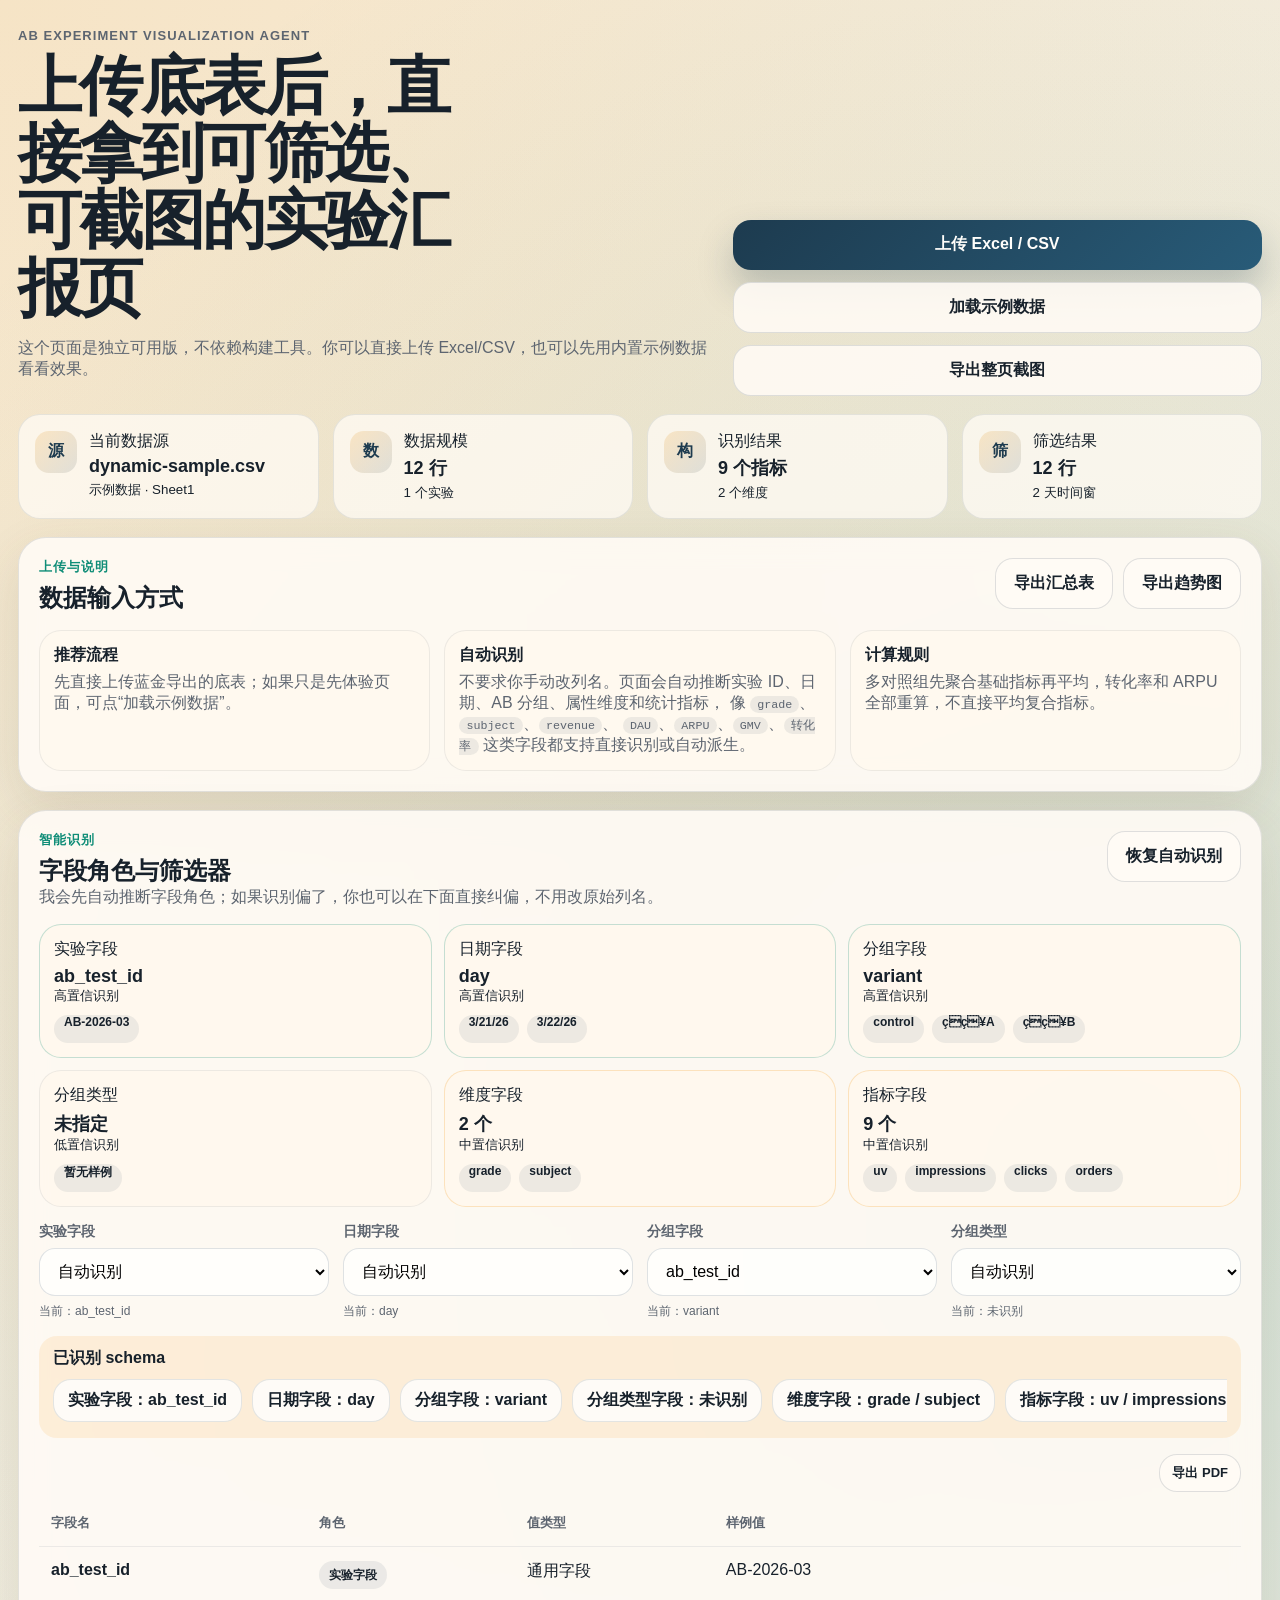
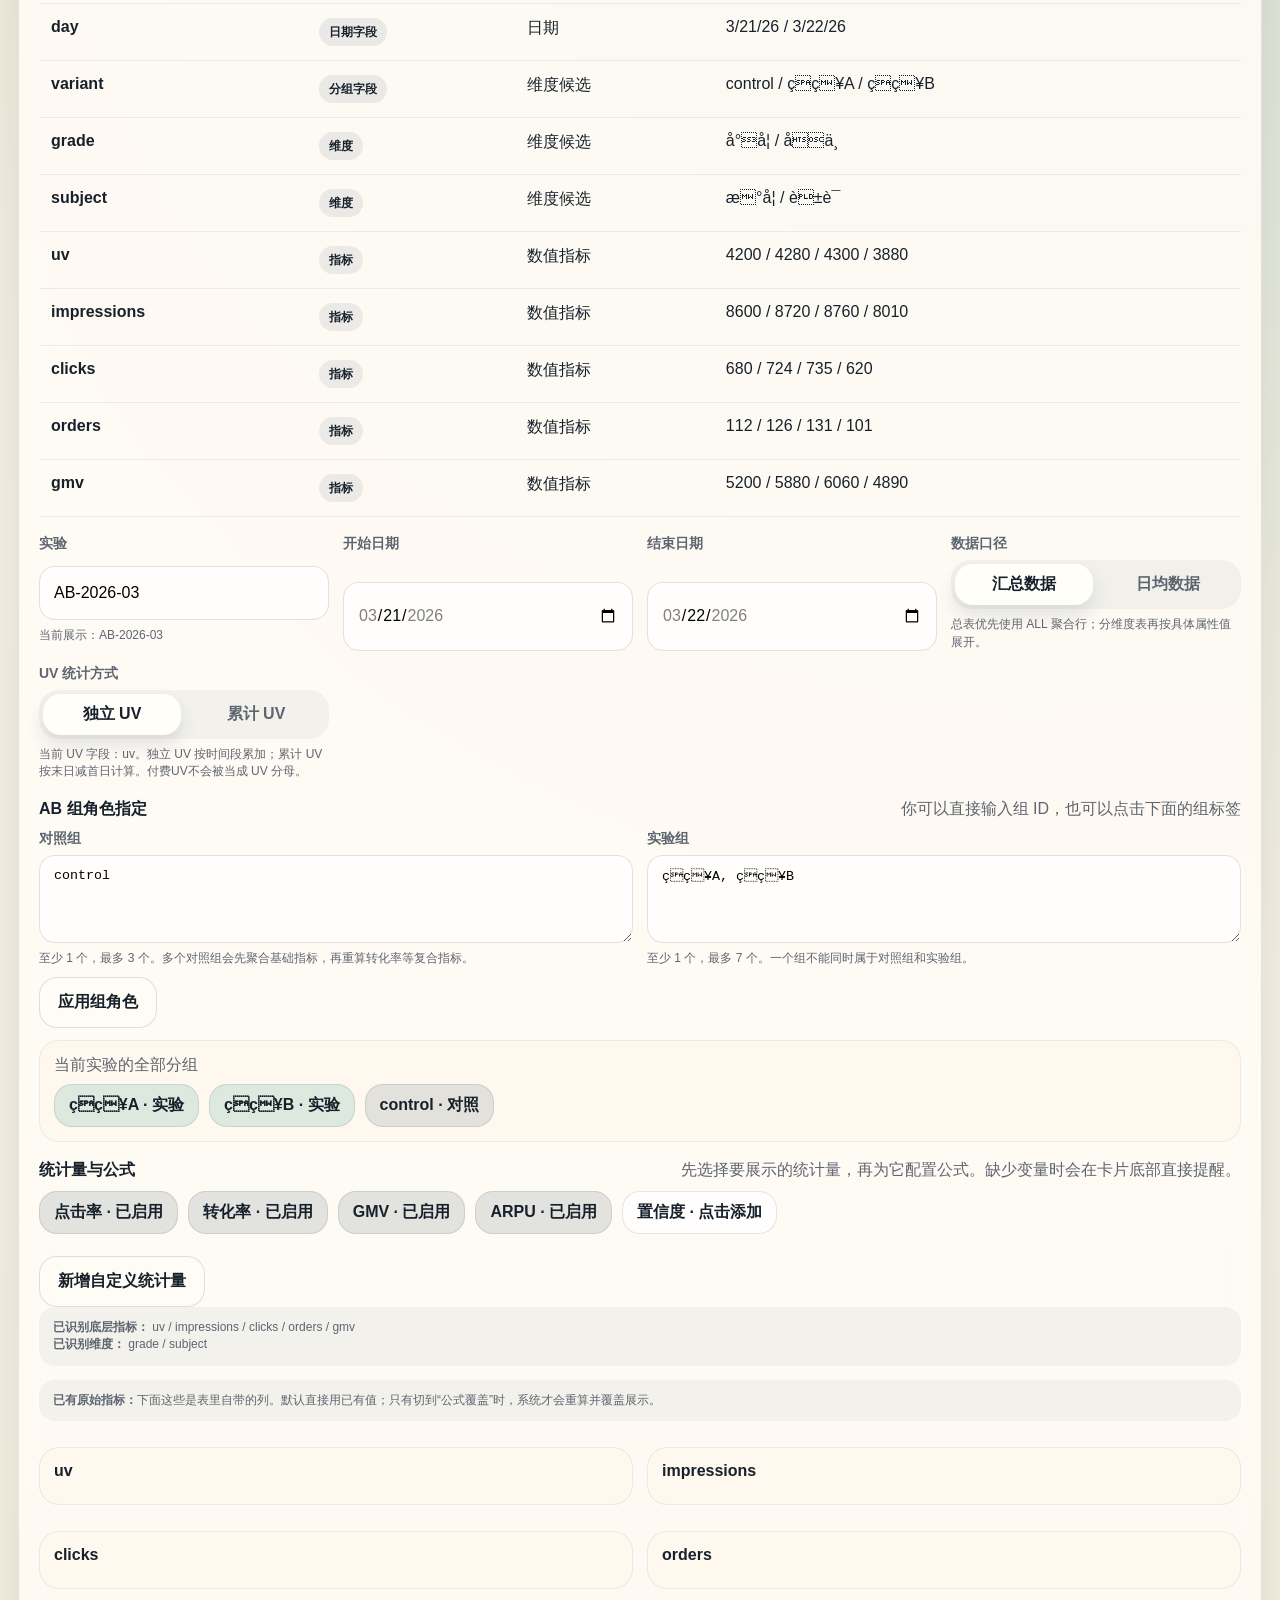
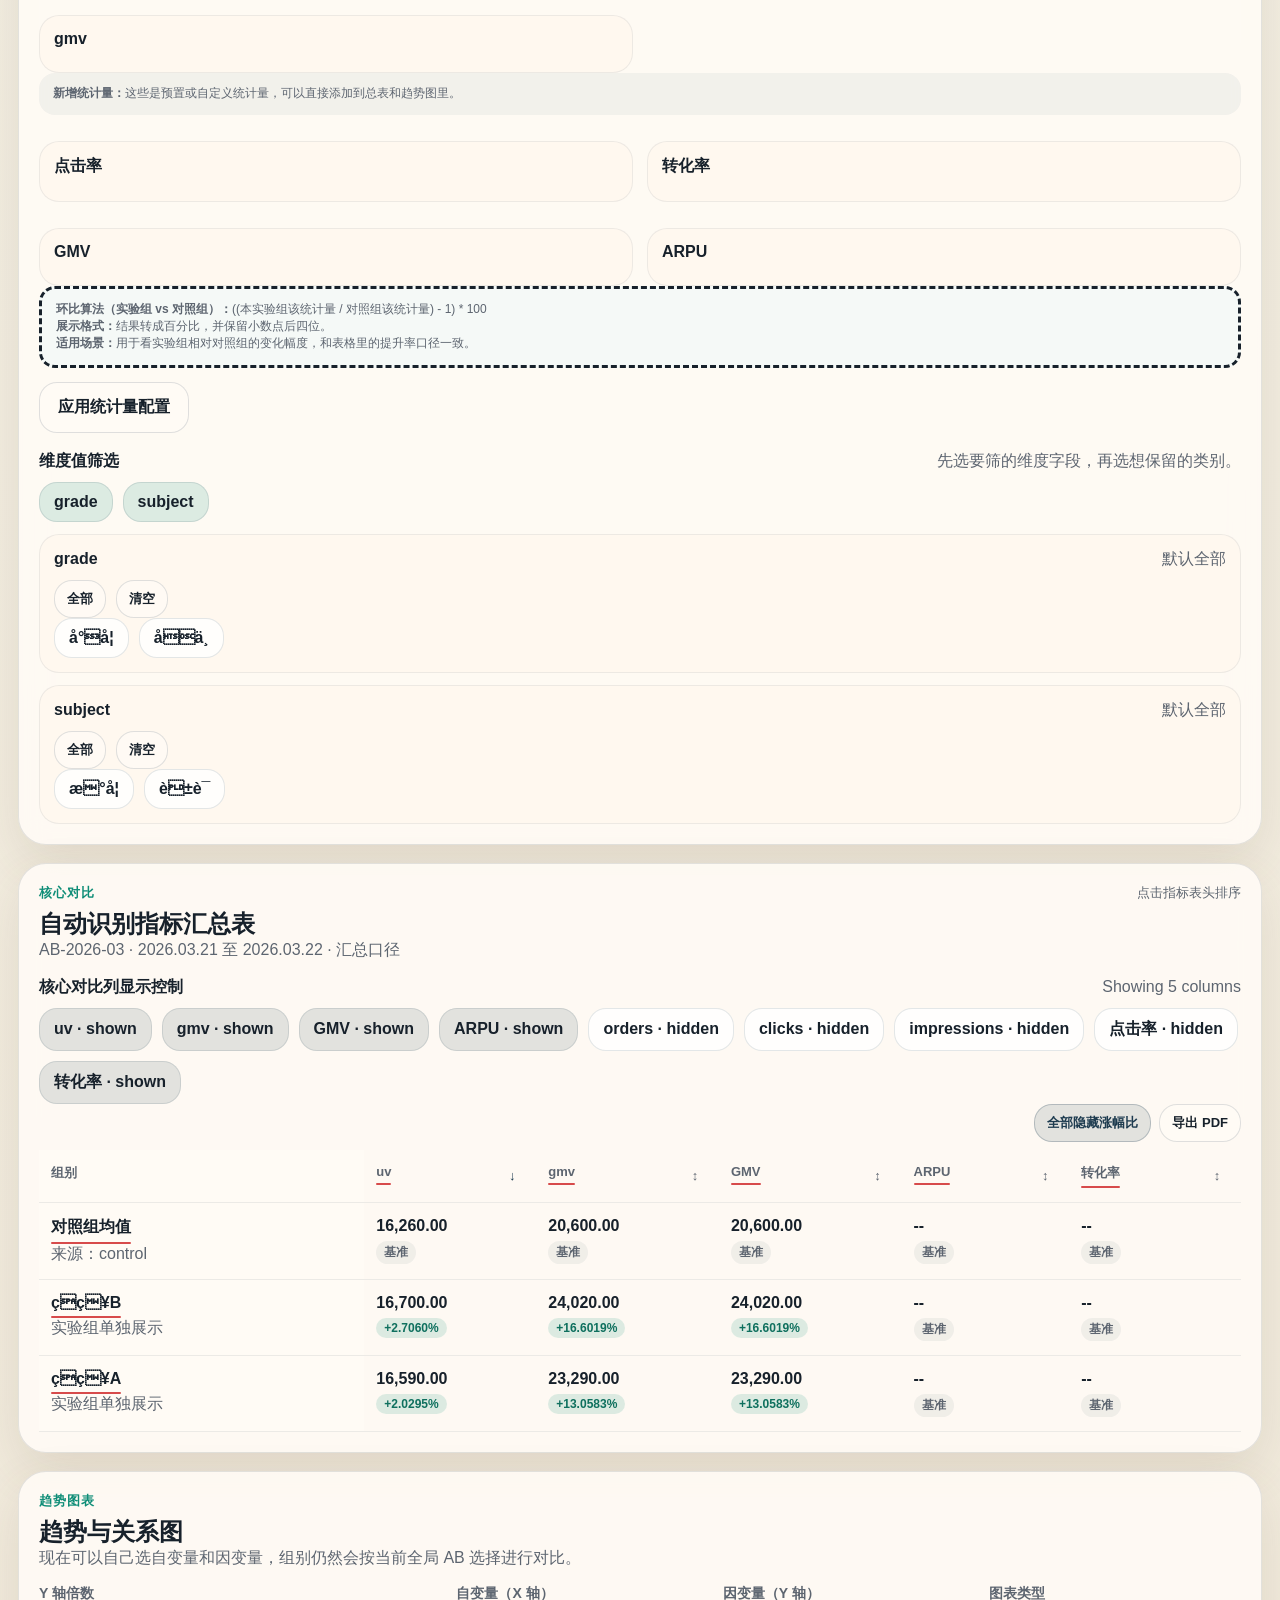
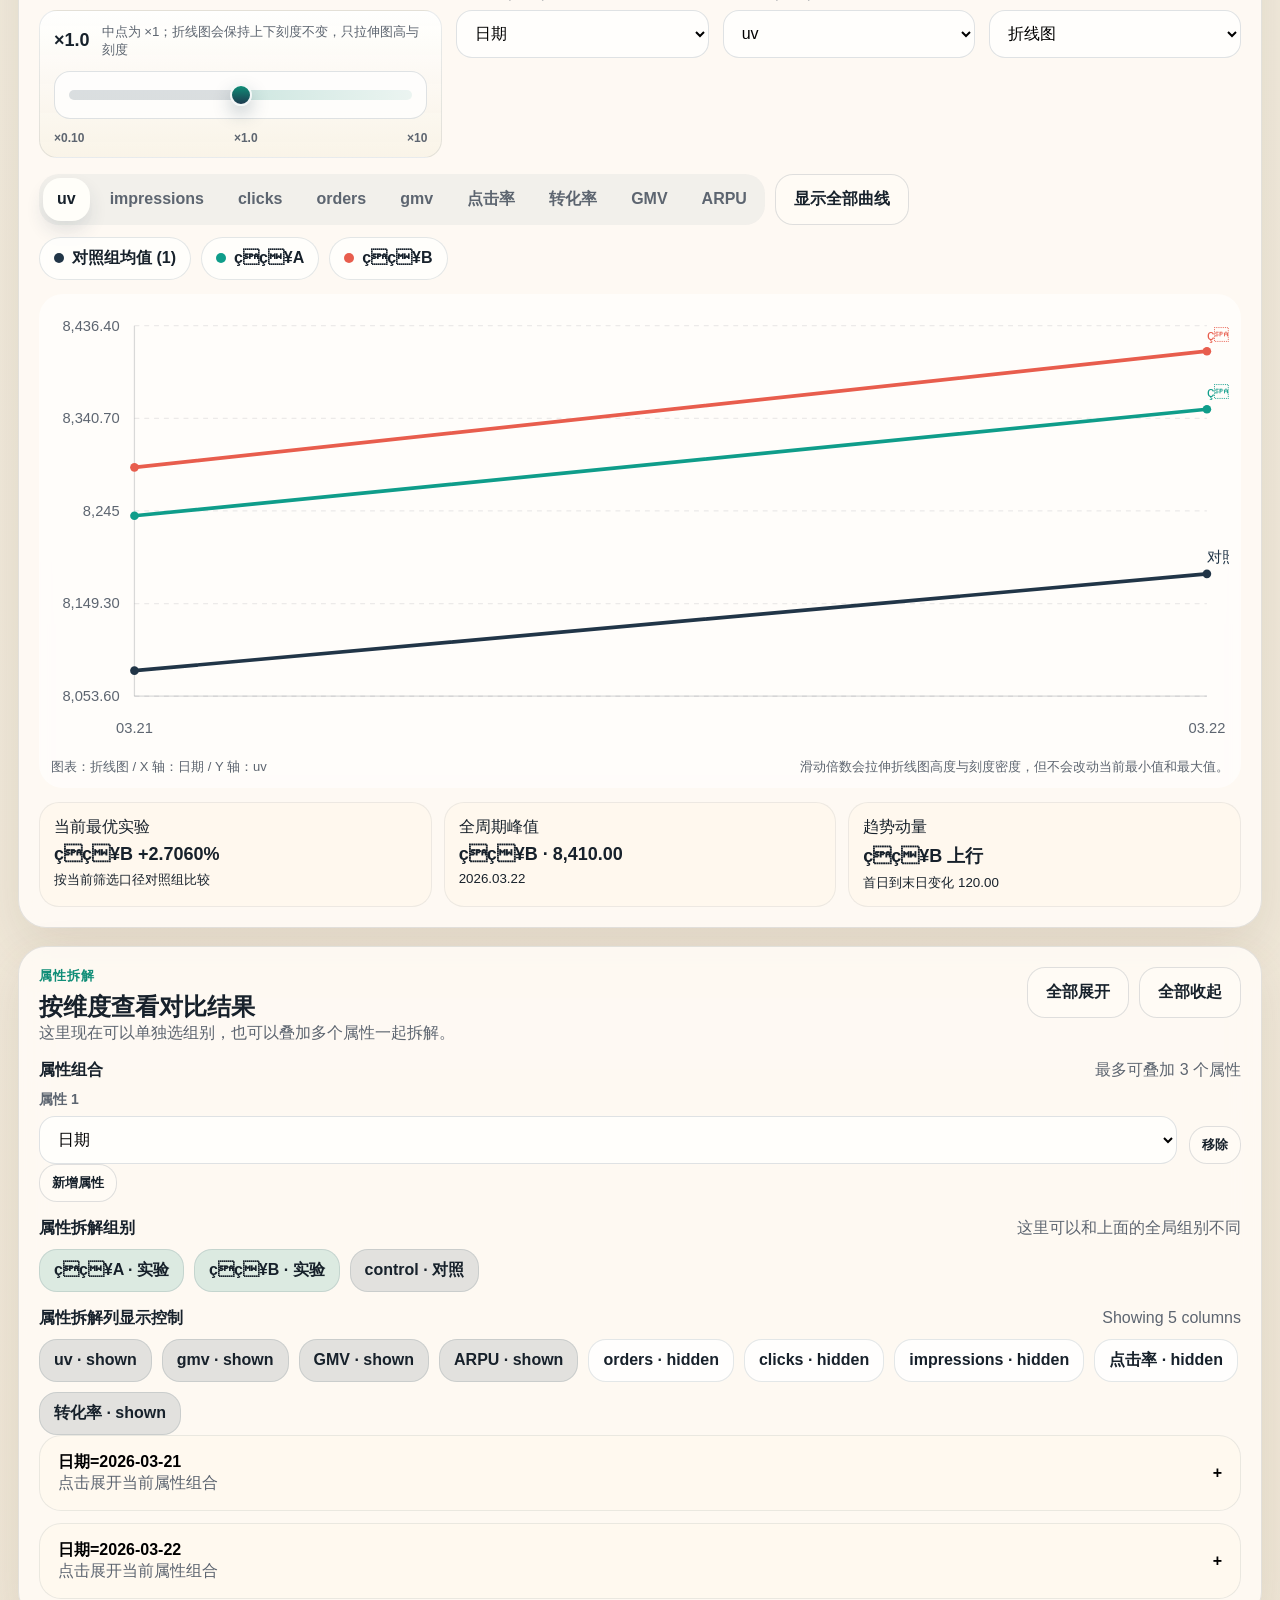
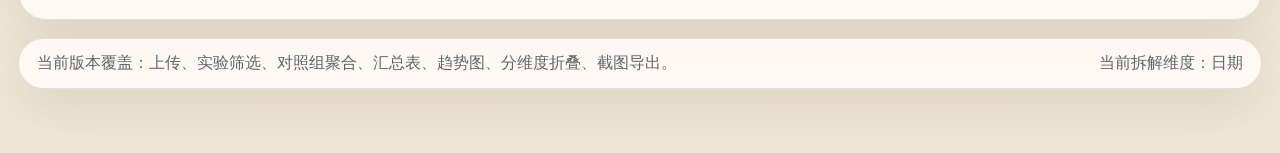
==== ab-dashboard.html @ 54c7f5e7 "feat: collapse formula config cards by default" ====
<!doctype html>
<html lang="zh-CN">
  <head>
    <meta charset="UTF-8" />
    <meta name="viewport" content="width=device-width, initial-scale=1.0" />
    <title>AB 实验可视化看板</title>
    <link rel="stylesheet" href="./ab-dashboard.css?v=20260403-formula-collapsed" />
  </head>
  <body>
    <div class="app" id="appRoot">
      <header class="hero">
        <div>
          <p class="eyebrow">AB Experiment Visualization Agent</p>
          <h1>上传底表后，直接拿到可筛选、可截图的实验汇报页</h1>
          <p class="subtitle">
            这个页面是独立可用版，不依赖构建工具。你可以直接上传 Excel/CSV，也可以先用内置示例数据看看效果。
          </p>
        </div>
        <div class="actions">
          <label class="button">
            上传 Excel / CSV
            <input id="fileInput" type="file" accept=".csv,.xlsx,.xls" hidden />
          </label>
          <button class="button-ghost" id="loadSampleBtn" type="button">加载示例数据</button>
          <button class="button-ghost" id="exportPageBtn" type="button">导出整页截图</button>
        </div>
      </header>

      <section class="status-grid" id="statusGrid"></section>

      <section class="panel">
        <div class="panel-head">
          <div>
            <p class="eyebrow">上传与说明</p>
            <h2>数据输入方式</h2>
          </div>
          <div class="button-row">
            <button class="button-ghost" id="exportSummaryBtn" type="button">导出汇总表</button>
            <button class="button-ghost" id="exportTrendBtn" type="button">导出趋势图</button>
          </div>
        </div>

        <div class="info-grid">
          <div class="info-card">
            <strong>推荐流程</strong>
            <div class="muted">先直接上传蓝金导出的底表；如果只是先体验页面，可点“加载示例数据”。</div>
          </div>
          <div class="info-card">
            <strong>自动识别</strong>
            <div class="muted">
              不要求你手动改列名。页面会自动推断实验 ID、日期、AB 分组、属性维度和统计指标，
              像 <code>grade</code>、<code>subject</code>、<code>revenue</code>、
              <code>DAU</code>、<code>ARPU</code>、<code>GMV</code>、<code>转化率</code>
              这类字段都支持直接识别或自动派生。
            </div>
          </div>
          <div class="info-card">
            <strong>计算规则</strong>
            <div class="muted">多对照组先聚合基础指标再平均，转化率和 ARPU 全部重算，不直接平均复合指标。</div>
          </div>
        </div>

        <div id="messageArea"></div>
      </section>

      <div id="dashboardArea"></div>

      <footer class="footer panel footer-panel">
        <span>当前版本覆盖：上传、实验筛选、对照组聚合、汇总表、趋势图、分维度折叠、截图导出。</span>
        <span id="footerMeta">等待数据载入</span>
      </footer>
    </div>

    <script>
      (function () {
        const assetVersion = "20260403-formula-collapsed";
        const scriptQueue = [
          ["./xlsx.full.min.js?v=" + assetVersion, "https://cdn.jsdelivr.net/npm/xlsx@0.18.5/dist/xlsx.full.min.js"],
          ["./html2canvas.min.js?v=" + assetVersion, "https://cdn.jsdelivr.net/npm/html2canvas@1.4.1/dist/html2canvas.min.js"],
          ["./ab-dashboard.js?v=" + assetVersion]
        ];

        function loadScript(url) {
          return new Promise(function (resolve, reject) {
            const script = document.createElement("script");
            script.src = url;
            script.onload = resolve;
            script.onerror = reject;
            document.body.appendChild(script);
          });
        }

        scriptQueue.reduce(function (chain, candidates) {
          return chain.then(function () {
            if (Array.isArray(candidates) && candidates.length > 1) {
              return loadScript(candidates[0]).catch(function () {
                return loadScript(candidates[1]);
              });
            }
            return loadScript(Array.isArray(candidates) ? candidates[0] : candidates);
          });
        }, Promise.resolve()).catch(function () {
          const messageArea = document.getElementById("messageArea");
          if (messageArea) {
            messageArea.innerHTML =
              '<div class="message error"><strong>资源加载失败</strong><div>图表依赖没有成功加载。请检查网络，或把 `xlsx.full.min.js` 和 `html2canvas.min.js` 放在页面同级目录后再刷新。</div></div>';
          }
        });
      })();
    </script>
  </body>
</html>
---- ab-dashboard.css ----
:root {
  color-scheme: light;
  font-family: "Avenir Next", "PingFang SC", "Microsoft YaHei", "Segoe UI", sans-serif;
  --bg: #f6f0e2;
  --card: rgba(255, 251, 245, 0.9);
  --line: rgba(27, 43, 58, 0.12);
  --text: #17212b;
  --muted: #5d6570;
  --brand: #1d3b4f;
  --accent: #0f8d77;
  --warm: #f3a93b;
  --danger: #dd5a49;
  --success: #0f8d77;
  --shadow: 0 18px 50px rgba(95, 78, 48, 0.12);
}

* {
  box-sizing: border-box;
}

body {
  margin: 0;
  color: var(--text);
  background:
    radial-gradient(circle at top left, rgba(242, 178, 77, 0.22), transparent 28%),
    radial-gradient(circle at 85% 18%, rgba(23, 130, 118, 0.16), transparent 26%),
    linear-gradient(180deg, #f7f2e8 0%, #f3efe3 42%, #efe6d6 100%);
}

button,
input,
select {
  font: inherit;
}

button {
  cursor: pointer;
}

code {
  border-radius: 999px;
  background: rgba(29, 59, 79, 0.08);
  padding: 0.1rem 0.45rem;
  font-size: 0.9em;
}

.app {
  max-width: 1440px;
  margin: 0 auto;
  padding: 28px 18px 64px;
}

.hero {
  display: grid;
  grid-template-columns: minmax(0, 1.25fr) minmax(320px, 0.95fr);
  gap: 18px;
  align-items: end;
}

.hero h1 {
  margin: 10px 0 14px;
  max-width: 13ch;
  font-family: "PingFang SC", "Microsoft YaHei", sans-serif;
  font-size: clamp(36px, 5vw, 66px);
  line-height: 1.05;
  letter-spacing: -0.04em;
}

.eyebrow {
  margin: 0;
  color: var(--accent);
  font-size: 13px;
  font-weight: 800;
  letter-spacing: 0.08em;
  text-transform: uppercase;
}

.hero p,
.subtitle,
.muted,
.note {
  color: var(--muted);
}

.actions {
  display: grid;
  gap: 12px;
}

.button,
.button-ghost,
.segment button,
.pill,
.accordion-trigger {
  border: 0;
  border-radius: 18px;
  transition: transform 0.18s ease, box-shadow 0.18s ease, opacity 0.18s ease;
}

.button:hover,
.button-ghost:hover,
.segment button:hover,
.pill:hover,
.accordion-trigger:hover {
  transform: translateY(-1px);
}

.button,
.button-ghost {
  display: inline-flex;
  align-items: center;
  justify-content: center;
  gap: 8px;
  min-height: 50px;
  padding: 14px 18px;
  font-weight: 700;
  text-decoration: none;
}

.button-ghost.mini {
  min-height: 38px;
  padding: 8px 12px;
  font-size: 13px;
}

.button {
  background: linear-gradient(135deg, #1d3b4f 0%, #285b78 100%);
  color: #fffefb;
  box-shadow: 0 18px 35px rgba(29, 59, 79, 0.25);
}

.button-ghost {
  background: rgba(255, 251, 245, 0.88);
  border: 1px solid rgba(29, 59, 79, 0.14);
  color: var(--text);
}

.panel {
  margin-top: 18px;
  border: 1px solid var(--line);
  border-radius: 28px;
  background: var(--card);
  box-shadow: var(--shadow);
  backdrop-filter: blur(14px);
  padding: 20px;
}

.panel-head {
  display: flex;
  justify-content: space-between;
  gap: 14px;
  align-items: start;
  margin-bottom: 16px;
}

.panel-head h2,
.panel-head h3 {
  margin: 6px 0 0;
}

.status-grid {
  display: grid;
  grid-template-columns: repeat(4, minmax(0, 1fr));
  gap: 14px;
  margin-top: 18px;
}

.status-card {
  display: flex;
  gap: 12px;
  border: 1px solid rgba(29, 59, 79, 0.1);
  border-radius: 22px;
  background: rgba(255, 251, 245, 0.75);
  padding: 16px;
}

.status-card strong,
.status-card span,
.status-card small {
  display: block;
}

.status-card strong {
  margin: 4px 0;
  font-size: 18px;
}

.status-icon {
  width: 42px;
  height: 42px;
  border-radius: 14px;
  background: linear-gradient(135deg, rgba(243, 169, 59, 0.22), rgba(29, 59, 79, 0.12));
  color: var(--brand);
  display: grid;
  place-items: center;
  flex: 0 0 auto;
  font-weight: 800;
}

.info-grid {
  display: grid;
  grid-template-columns: repeat(3, minmax(0, 1fr));
  gap: 14px;
}

.info-card {
  border: 1px solid rgba(29, 59, 79, 0.08);
  border-radius: 22px;
  background: rgba(255, 248, 237, 0.72);
  padding: 14px;
}

.info-card strong {
  display: block;
  margin-bottom: 6px;
}

.message {
  margin-top: 12px;
  border-radius: 18px;
  padding: 12px 14px;
}

.message.warning {
  background: rgba(243, 169, 59, 0.14);
}

.message.error {
  background: rgba(221, 90, 73, 0.14);
}

.message.loading {
  background: rgba(15, 141, 119, 0.12);
  color: #0f5f50;
  font-weight: 700;
}

.filters-grid {
  display: grid;
  grid-template-columns: repeat(4, minmax(0, 1fr));
  gap: 14px;
}

.field {
  display: grid;
  gap: 7px;
}

.field > span {
  color: var(--muted);
  font-size: 14px;
  font-weight: 700;
}

.field input,
.field select,
.field textarea {
  width: 100%;
  min-height: 48px;
  border: 1px solid rgba(29, 59, 79, 0.14);
  border-radius: 16px;
  background: rgba(255, 255, 255, 0.74);
  padding: 12px 14px;
}

.field textarea {
  min-height: 88px;
  resize: vertical;
}

.recognition-grid {
  display: grid;
  grid-template-columns: repeat(3, minmax(0, 1fr));
  gap: 12px;
  margin-bottom: 16px;
}

.recognition-card {
  border: 1px solid rgba(29, 59, 79, 0.08);
  border-radius: 22px;
  background: rgba(255, 248, 237, 0.78);
  padding: 14px;
}

.recognition-card span,
.recognition-card strong,
.recognition-card small {
  display: block;
}

.recognition-card strong {
  margin-top: 6px;
  font-size: 18px;
}

.recognition-card.high {
  border-color: rgba(15, 141, 119, 0.24);
}

.recognition-card.mid {
  border-color: rgba(243, 169, 59, 0.28);
}

.recognition-card.manual {
  border-color: rgba(29, 59, 79, 0.24);
  background: rgba(240, 247, 252, 0.86);
}

.recognition-editor {
  display: grid;
  grid-template-columns: repeat(4, minmax(0, 1fr));
  gap: 14px;
  margin-bottom: 16px;
}

.tag-row {
  display: flex;
  flex-wrap: wrap;
  gap: 8px;
  margin-top: 10px;
}

.mini-tag {
  display: inline-flex;
  align-items: center;
  min-height: 28px;
  border-radius: 999px;
  background: rgba(29, 59, 79, 0.08);
  color: var(--text);
  padding: 0 10px;
  font-size: 12px;
  font-weight: 700;
}

.recognition-table-wrap {
  margin-bottom: 18px;
}

.dimension-filter-card,
.formula-card,
.group-chooser {
  margin-top: 12px;
  border: 1px solid rgba(29, 59, 79, 0.08);
  border-radius: 20px;
  background: rgba(255, 248, 237, 0.78);
  padding: 14px;
}

.group-editor-grid,
.formula-grid {
  display: grid;
  grid-template-columns: repeat(2, minmax(0, 1fr));
  gap: 14px;
}

.trend-config-grid,
.breakdown-builder,
.dimension-group-editor {
  margin-bottom: 16px;
}

.trend-config-grid {
  display: grid;
  grid-template-columns: minmax(0, 1.6fr) repeat(3, minmax(0, 1fr));
  gap: 14px;
  align-items: start;
}

.trend-scale-field {
  min-width: 0;
}

.trend-scale-card {
  border: 1px solid rgba(29, 59, 79, 0.1);
  border-radius: 18px;
  background: linear-gradient(180deg, rgba(255, 255, 255, 0.94), rgba(249, 243, 230, 0.92));
  padding: 12px 14px;
  box-shadow: inset 0 1px 0 rgba(255, 255, 255, 0.7);
}

.trend-scale-head,
.scale-label-row {
  display: flex;
  align-items: center;
  justify-content: space-between;
  gap: 12px;
}

.trend-scale-head strong {
  font-size: 18px;
}

.trend-scale-head small,
.scale-label-row {
  color: var(--muted);
}

.scale-label-row {
  margin-top: 8px;
  font-size: 12px;
  font-weight: 700;
}

.scale-slider {
  --slider-progress: 50%;
  width: 100%;
  min-height: 32px;
  margin: 12px 0 0;
  padding: 0;
  border: 0;
  border-radius: 999px;
  background: transparent;
  appearance: none;
  cursor: pointer;
}

.scale-slider::-webkit-slider-runnable-track {
  height: 10px;
  border-radius: 999px;
  background: linear-gradient(
    90deg,
    rgba(29, 59, 79, 0.16) 0%,
    rgba(29, 59, 79, 0.16) calc(var(--slider-progress) - 0.5%),
    rgba(29, 59, 79, 0.78) calc(var(--slider-progress) - 0.5%),
    rgba(15, 141, 119, 0.88) var(--slider-progress),
    rgba(15, 141, 119, 0.2) calc(var(--slider-progress) + 0.5%),
    rgba(15, 141, 119, 0.08) 100%
  );
}

.scale-slider::-webkit-slider-thumb {
  appearance: none;
  width: 22px;
  height: 22px;
  margin-top: -6px;
  border: 2px solid rgba(255, 255, 255, 0.95);
  border-radius: 999px;
  background: linear-gradient(180deg, #0f8d77, #1d3b4f);
  box-shadow: 0 8px 18px rgba(29, 59, 79, 0.25);
  transition: transform 120ms ease, box-shadow 120ms ease;
}

.scale-slider:hover::-webkit-slider-thumb,
.scale-slider:active::-webkit-slider-thumb {
  transform: scale(1.06);
  box-shadow: 0 12px 24px rgba(29, 59, 79, 0.28);
}

.scale-slider::-moz-range-track {
  height: 10px;
  border-radius: 999px;
  background: rgba(29, 59, 79, 0.14);
}

.scale-slider::-moz-range-progress {
  height: 10px;
  border-radius: 999px;
  background: linear-gradient(90deg, rgba(29, 59, 79, 0.72), rgba(15, 141, 119, 0.86));
}

.scale-slider::-moz-range-thumb {
  width: 22px;
  height: 22px;
  border: 2px solid rgba(255, 255, 255, 0.95);
  border-radius: 999px;
  background: linear-gradient(180deg, #0f8d77, #1d3b4f);
  box-shadow: 0 8px 18px rgba(29, 59, 79, 0.25);
  transition: transform 120ms ease, box-shadow 120ms ease;
}

.scale-slider:disabled {
  cursor: not-allowed;
  opacity: 0.45;
}

.breakdown-row {
  display: grid;
  grid-template-columns: minmax(0, 1fr) auto;
  gap: 12px;
  align-items: end;
  margin-top: 10px;
}

.formula-card strong {
  display: block;
  margin-bottom: 10px;
}

.field-note {
  color: var(--muted);
  font-size: 12px;
  line-height: 1.45;
}

.field-note.error {
  color: var(--danger);
}

.segment {
  display: inline-grid;
  grid-auto-flow: column;
  gap: 6px;
  background: rgba(29, 59, 79, 0.05);
  border-radius: 20px;
  padding: 4px;
}

.segment button {
  min-height: 40px;
  padding: 10px 14px;
  background: transparent;
  color: var(--muted);
  font-weight: 700;
}

.segment button.active {
  background: #fffef9;
  color: var(--text);
  box-shadow: 0 10px 18px rgba(29, 59, 79, 0.12);
}

.filter-block {
  margin-top: 18px;
}

.compact-block {
  margin-top: 14px;
}

.filter-head {
  display: flex;
  justify-content: space-between;
  gap: 12px;
  align-items: baseline;
  margin-bottom: 10px;
}

.pill-row,
.legend-row,
.button-row {
  display: flex;
  flex-wrap: wrap;
  gap: 10px;
}

.pill {
  background: rgba(255, 255, 255, 0.78);
  border: 1px solid rgba(29, 59, 79, 0.12);
  color: var(--text);
  padding: 10px 14px;
  font-weight: 700;
}

.metric-visibility-pill {
  transition: transform 140ms ease, box-shadow 140ms ease, background 140ms ease;
  cursor: grab;
  user-select: none;
}

.metric-visibility-pill:hover {
  transform: translateY(-1px);
  box-shadow: 0 8px 18px rgba(29, 59, 79, 0.1);
}

.metric-visibility-pill.dragging {
  opacity: 0.7;
  cursor: grabbing;
}

.pill.selected.control {
  background: rgba(29, 59, 79, 0.12);
}

.pill.selected.experiment {
  background: rgba(15, 141, 119, 0.14);
}

.table-wrap {
  overflow-x: auto;
}

.table-toolbar {
  display: flex;
  justify-content: flex-end;
  margin: 0 0 8px;
}

.table-toolbar-actions {
  display: flex;
  flex-wrap: wrap;
  justify-content: flex-end;
  gap: 8px;
}

.button-ghost.active {
  background: rgba(29, 59, 79, 0.12);
  border-color: rgba(29, 59, 79, 0.24);
  color: var(--brand);
}

table {
  width: 100%;
  min-width: 960px;
  border-collapse: collapse;
}

.sticky-col {
  position: sticky;
  left: 0;
  z-index: 1;
  background: rgba(255, 251, 245, 0.96);
}

th,
td {
  border-bottom: 1px solid rgba(29, 59, 79, 0.08);
  padding: 14px 12px;
  text-align: left;
  vertical-align: top;
}

th {
  color: var(--muted);
  font-size: 13px;
  font-weight: 800;
  text-transform: uppercase;
}

.table-sort {
  display: inline-flex;
  align-items: center;
  gap: 6px;
  padding: 0;
  border: 0;
  background: transparent;
  color: inherit;
  font: inherit;
  font-weight: 800;
}

.table-sort.active {
  color: var(--brand);
}

.metric-head {
  display: flex;
  align-items: flex-start;
  justify-content: space-between;
  gap: 8px;
}

.metric-label-toggle,
.group-label-toggle {
  display: inline-flex;
  flex-direction: column;
  align-items: flex-start;
  gap: 4px;
  padding: 0;
  border: 0;
  background: transparent;
  color: inherit;
  font: inherit;
  font-weight: 800;
  text-align: left;
  cursor: pointer;
}

.metric-label-text,
.group-label-text {
  display: inline-block;
}

.metric-lift-underline {
  width: 100%;
  height: 2px;
  border-radius: 999px;
  background: #d74b4b;
  opacity: 0;
}

.metric-label-toggle.active .metric-lift-underline,
.group-label-toggle.active .metric-lift-underline {
  opacity: 1;
}

.sort-arrow-button {
  display: inline-flex;
  align-items: center;
  justify-content: center;
  min-width: 24px;
  min-height: 24px;
  padding: 0;
  border: 0;
  background: transparent;
  color: var(--muted);
  font: inherit;
  font-weight: 800;
  cursor: pointer;
}

.sort-arrow-button.active {
  color: var(--brand);
}

.group-cell {
  min-width: 180px;
}

.group-cell-head {
  display: flex;
  align-items: center;
  justify-content: space-between;
  gap: 8px;
}

.group-cell strong,
.group-cell span {
  display: block;
}

.metric-label-toggle:hover,
.group-label-toggle:hover,
.sort-arrow-button:hover {
  transform: translateY(-1px);
}

.metric-main {
  display: block;
  font-weight: 800;
}

.lift {
  display: inline-flex;
  margin-top: 6px;
  border-radius: 999px;
  padding: 3px 8px;
  font-size: 12px;
  font-weight: 800;
}

.lift.positive {
  background: rgba(15, 141, 119, 0.14);
  color: #0f705e;
}

.lift.negative {
  background: rgba(221, 90, 73, 0.14);
  color: #b14336;
}

.lift.base {
  background: rgba(29, 59, 79, 0.06);
  color: var(--muted);
}

.row-muted td {
  opacity: 0.68;
}

.legend-pill {
  display: inline-flex;
  align-items: center;
  gap: 8px;
  border: 1px solid rgba(29, 59, 79, 0.12);
  border-radius: 999px;
  background: rgba(255, 255, 255, 0.74);
  color: var(--text);
  padding: 10px 14px;
  font-weight: 700;
}

.legend-pill.muted {
  opacity: 0.45;
}

.dot {
  width: 10px;
  height: 10px;
  border-radius: 999px;
  display: inline-block;
}

.chart-shell {
  margin-top: 14px;
  border-radius: 24px;
  background: rgba(255, 255, 255, 0.6);
  padding: 12px;
}

.chart-svg {
  width: 100%;
  height: auto;
  display: block;
}

.chart-meta {
  display: flex;
  justify-content: space-between;
  gap: 12px;
  margin-top: 10px;
  color: var(--muted);
  font-size: 13px;
}

.insight-grid {
  display: grid;
  grid-template-columns: repeat(3, minmax(0, 1fr));
  gap: 12px;
  margin-top: 14px;
}

.insight-card {
  border: 1px solid rgba(29, 59, 79, 0.08);
  border-radius: 20px;
  background: rgba(255, 248, 237, 0.82);
  padding: 14px;
}

.insight-card span,
.insight-card strong,
.insight-card small {
  display: block;
}

.insight-card strong {
  margin: 6px 0;
  font-size: 18px;
}

.note {
  align-self: center;
  font-size: 13px;
}

.accordion-list {
  display: grid;
  gap: 12px;
}

.accordion-item {
  border: 1px solid rgba(29, 59, 79, 0.09);
  border-radius: 22px;
  background: rgba(255, 248, 237, 0.72);
  overflow: hidden;
}

.accordion-trigger {
  width: 100%;
  padding: 16px 18px;
  display: flex;
  justify-content: space-between;
  gap: 12px;
  align-items: center;
  background: transparent;
  text-align: left;
}

.accordion-body {
  padding: 0 16px 16px;
}

.empty {
  min-height: 220px;
  display: grid;
  place-items: center;
  text-align: center;
}

.footer {
  display: flex;
  justify-content: space-between;
  gap: 14px;
  flex-wrap: wrap;
  color: var(--muted);
}

.footer-panel {
  padding: 14px 18px;
}

.schema-scroll {
  display: flex;
  gap: 10px;
  overflow-x: auto;
  padding-bottom: 4px;
  margin-top: 10px;
  scrollbar-width: thin;
}

.schema-pill {
  flex: 0 0 auto;
  white-space: nowrap;
}

.dimension-field-picker,
.formula-preset-row {
  display: flex;
  flex-wrap: wrap;
  gap: 10px;
  margin-bottom: 12px;
}

.formula-toolbar {
  display: grid;
  gap: 10px;
}

.formula-reference-box {
  margin-bottom: 14px;
  padding: 12px 14px;
  border-radius: 16px;
  background: rgba(29, 59, 79, 0.05);
}

.formula-card-head {
  display: flex;
  justify-content: space-between;
  gap: 12px;
  align-items: flex-start;
  margin-bottom: 12px;
  cursor: pointer;
  position: relative;
}

.formula-card-head:focus-visible {
  outline: 2px solid rgba(15, 157, 138, 0.35);
  outline-offset: 2px;
  border-radius: 10px;
}

.formula-card.is-collapsed > :not(.formula-card-head) {
  display: none;
}

.formula-card.is-collapsed .formula-card-head {
  margin-bottom: 0;
}

.formula-card.is-collapsed .formula-card-head .muted,
.formula-card.is-collapsed .formula-card-head [data-remove-formula-config] {
  display: none;
}

.formula-form-grid {
  display: grid;
  grid-template-columns: repeat(2, minmax(0, 1fr));
  gap: 14px;
  margin-bottom: 10px;
}

.formula-meta {
  display: grid;
  gap: 6px;
  margin-top: 10px;
}

.formula-card-actions {
  display: flex;
  justify-content: flex-end;
  gap: 8px;
  margin-top: 12px;
}

.formula-compare-toggle,
.formula-round-toggle {
  display: inline-flex;
  align-items: center;
  gap: 8px;
  padding: 8px 12px;
  border: 1px solid rgba(29, 59, 79, 0.12);
  border-radius: 999px;
  background: rgba(255, 255, 255, 0.82);
  color: var(--text);
  font-size: 13px;
  font-weight: 700;
  cursor: pointer;
}

.formula-compare-toggle input,
.formula-round-toggle input {
  margin: 0;
  accent-color: var(--brand);
}

.formula-helper-box {
  border-style: dashed;
  background: rgba(244, 250, 248, 0.9);
}

.inline-empty {
  min-height: 0;
  padding: 18px;
  margin-top: 12px;
  border-radius: 20px;
  background: rgba(255, 248, 237, 0.6);
}

.pie-sidecar {
  display: grid;
  gap: 10px;
  padding: 2px 4px;
}

.pie-legend-item {
  display: grid;
  grid-template-columns: auto 1fr auto;
  gap: 8px 10px;
  align-items: center;
  padding: 10px 12px;
  border-radius: 16px;
  background: rgba(255, 248, 237, 0.82);
  border: 1px solid rgba(29, 59, 79, 0.08);
}

.pie-legend-item small {
  grid-column: 2 / 4;
  color: var(--muted);
}

@media (max-width: 1180px) {
  .hero,
  .status-grid,
  .info-grid,
  .filters-grid,
  .recognition-grid,
  .recognition-editor,
  .insight-grid,
  .group-editor-grid,
  .formula-grid,
  .formula-form-grid,
  .trend-config-grid {
    grid-template-columns: repeat(2, minmax(0, 1fr));
  }
}

@media (max-width: 860px) {
  .app {
    padding: 18px 12px 44px;
  }

  .hero,
  .status-grid,
  .info-grid,
  .filters-grid,
  .recognition-grid,
  .recognition-editor,
  .insight-grid,
  .group-editor-grid,
  .formula-grid,
  .formula-form-grid,
  .trend-config-grid {
    grid-template-columns: 1fr;
  }

  .breakdown-row {
    grid-template-columns: 1fr;
  }

  .panel-head,
  .filter-head,
  .chart-meta,
  .footer {
    flex-direction: column;
    align-items: stretch;
  }

  .hero h1 {
    max-width: none;
  }

  .button,
  .button-ghost {
    width: 100%;
  }
}
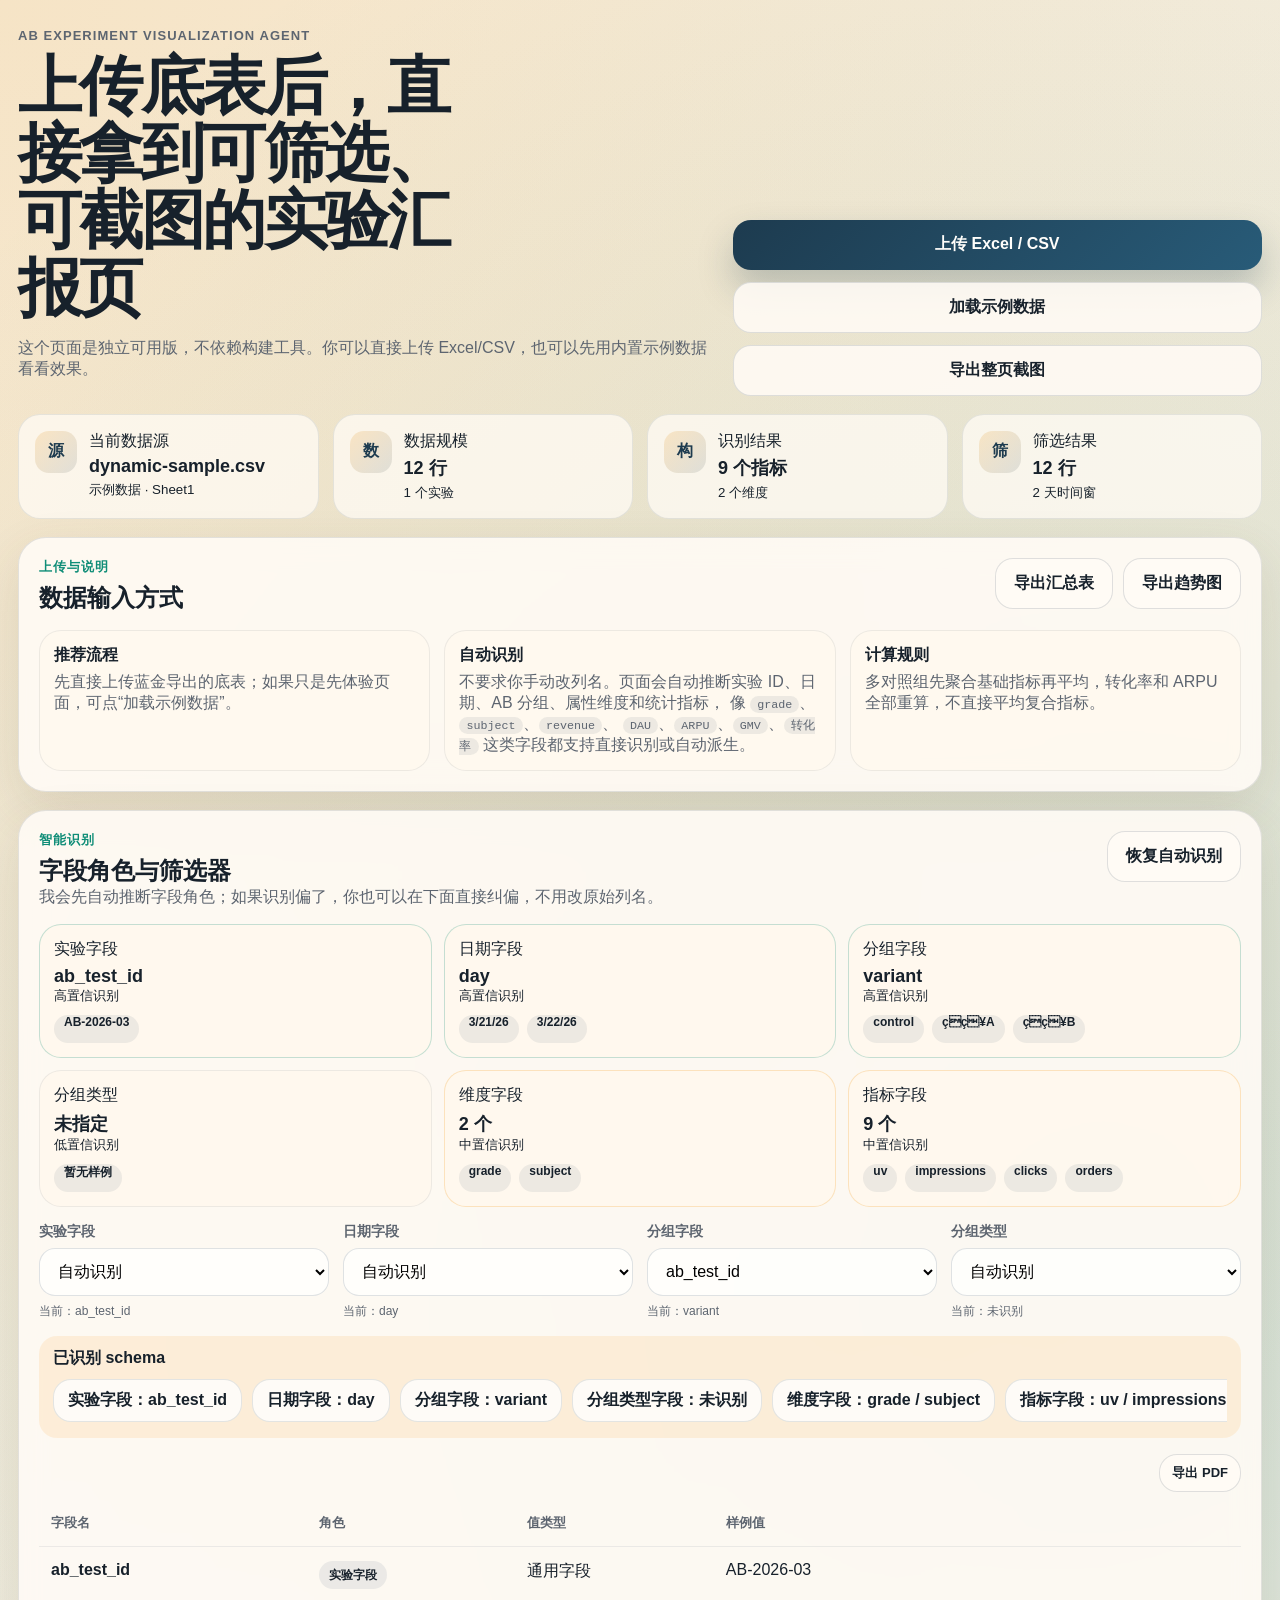
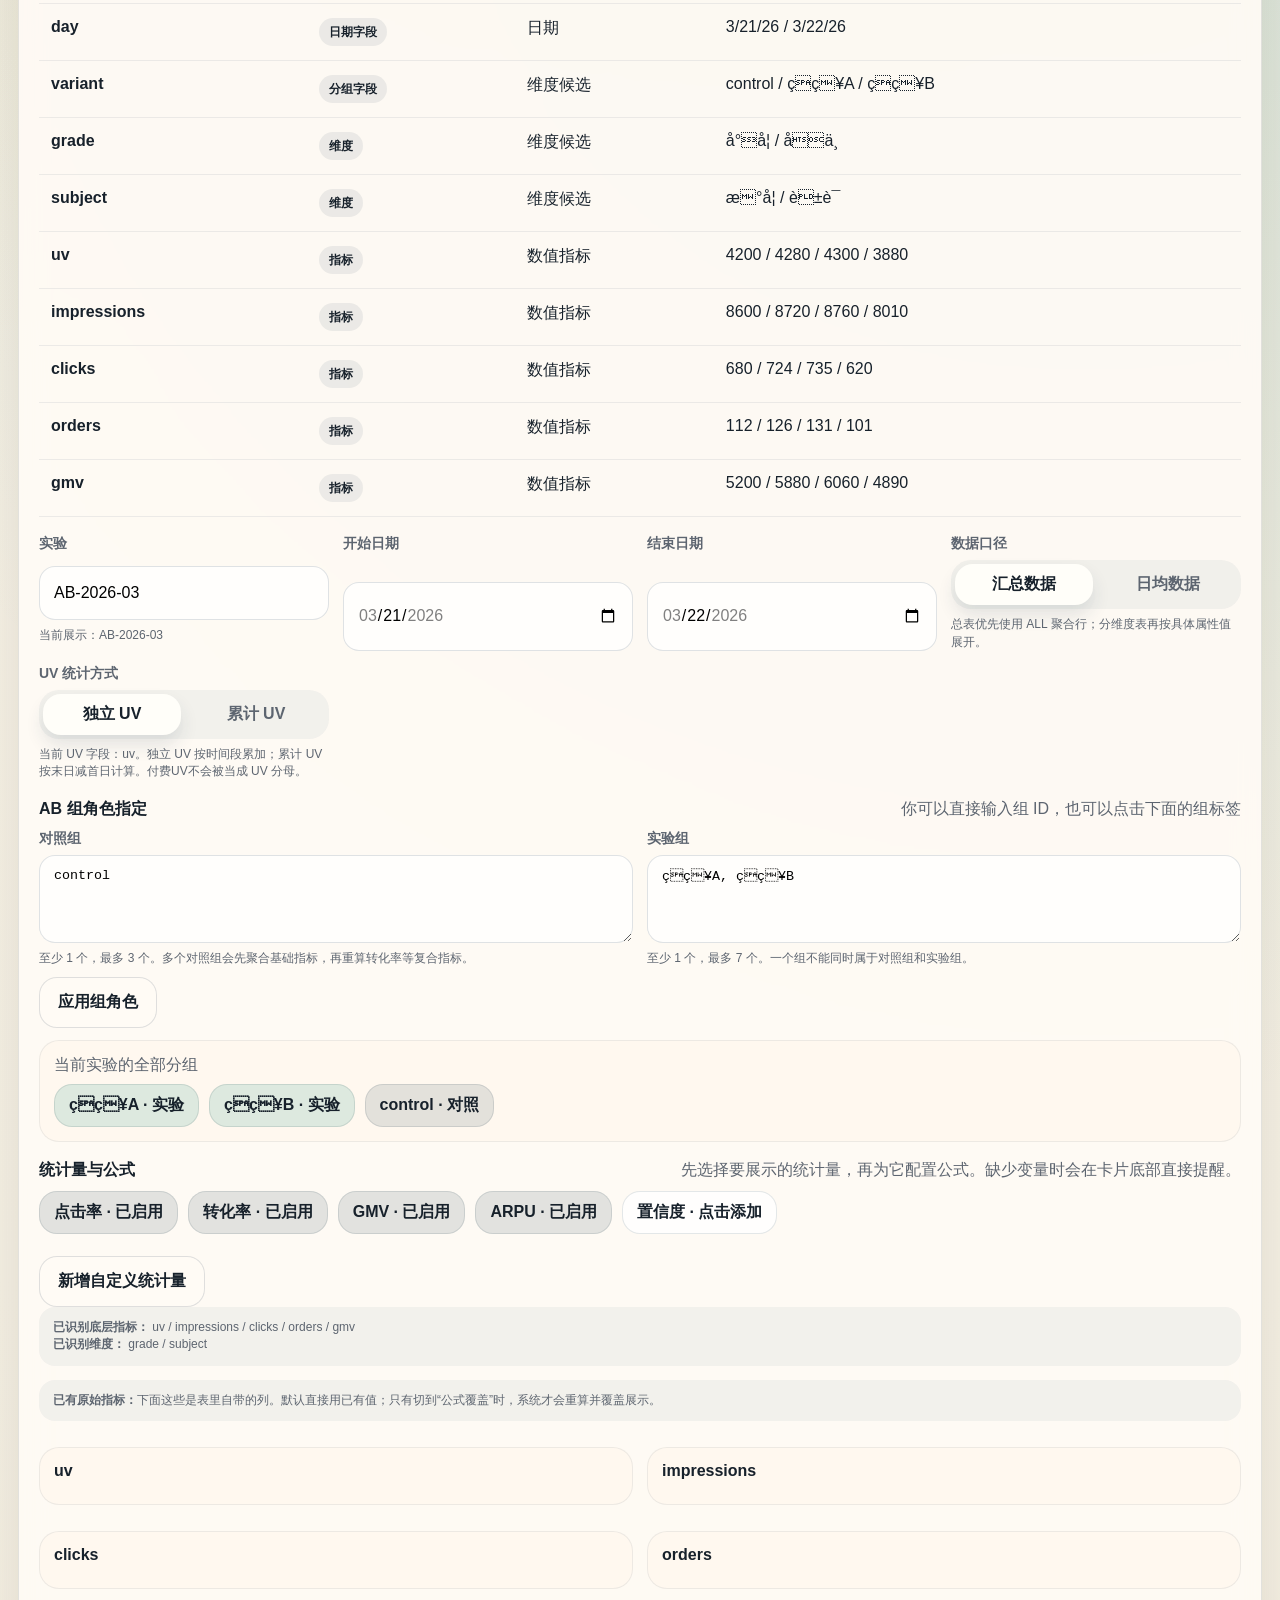
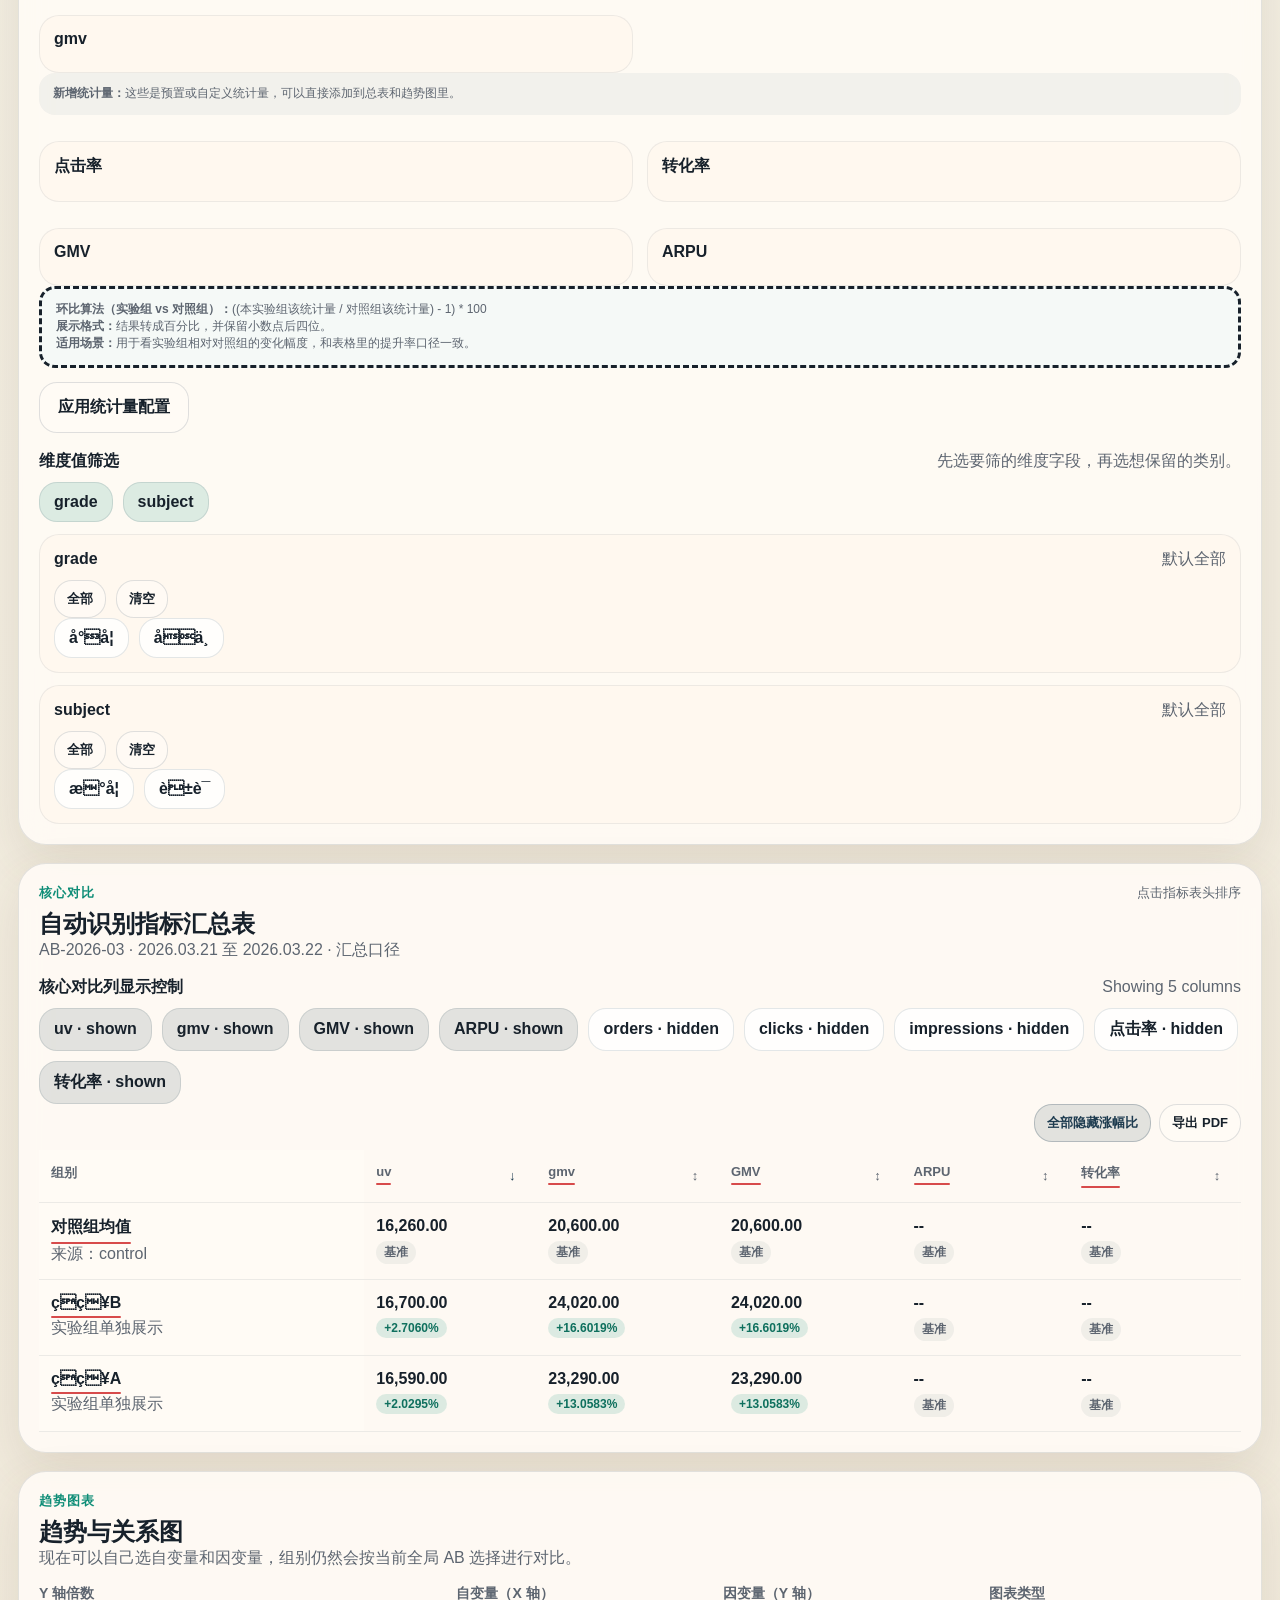
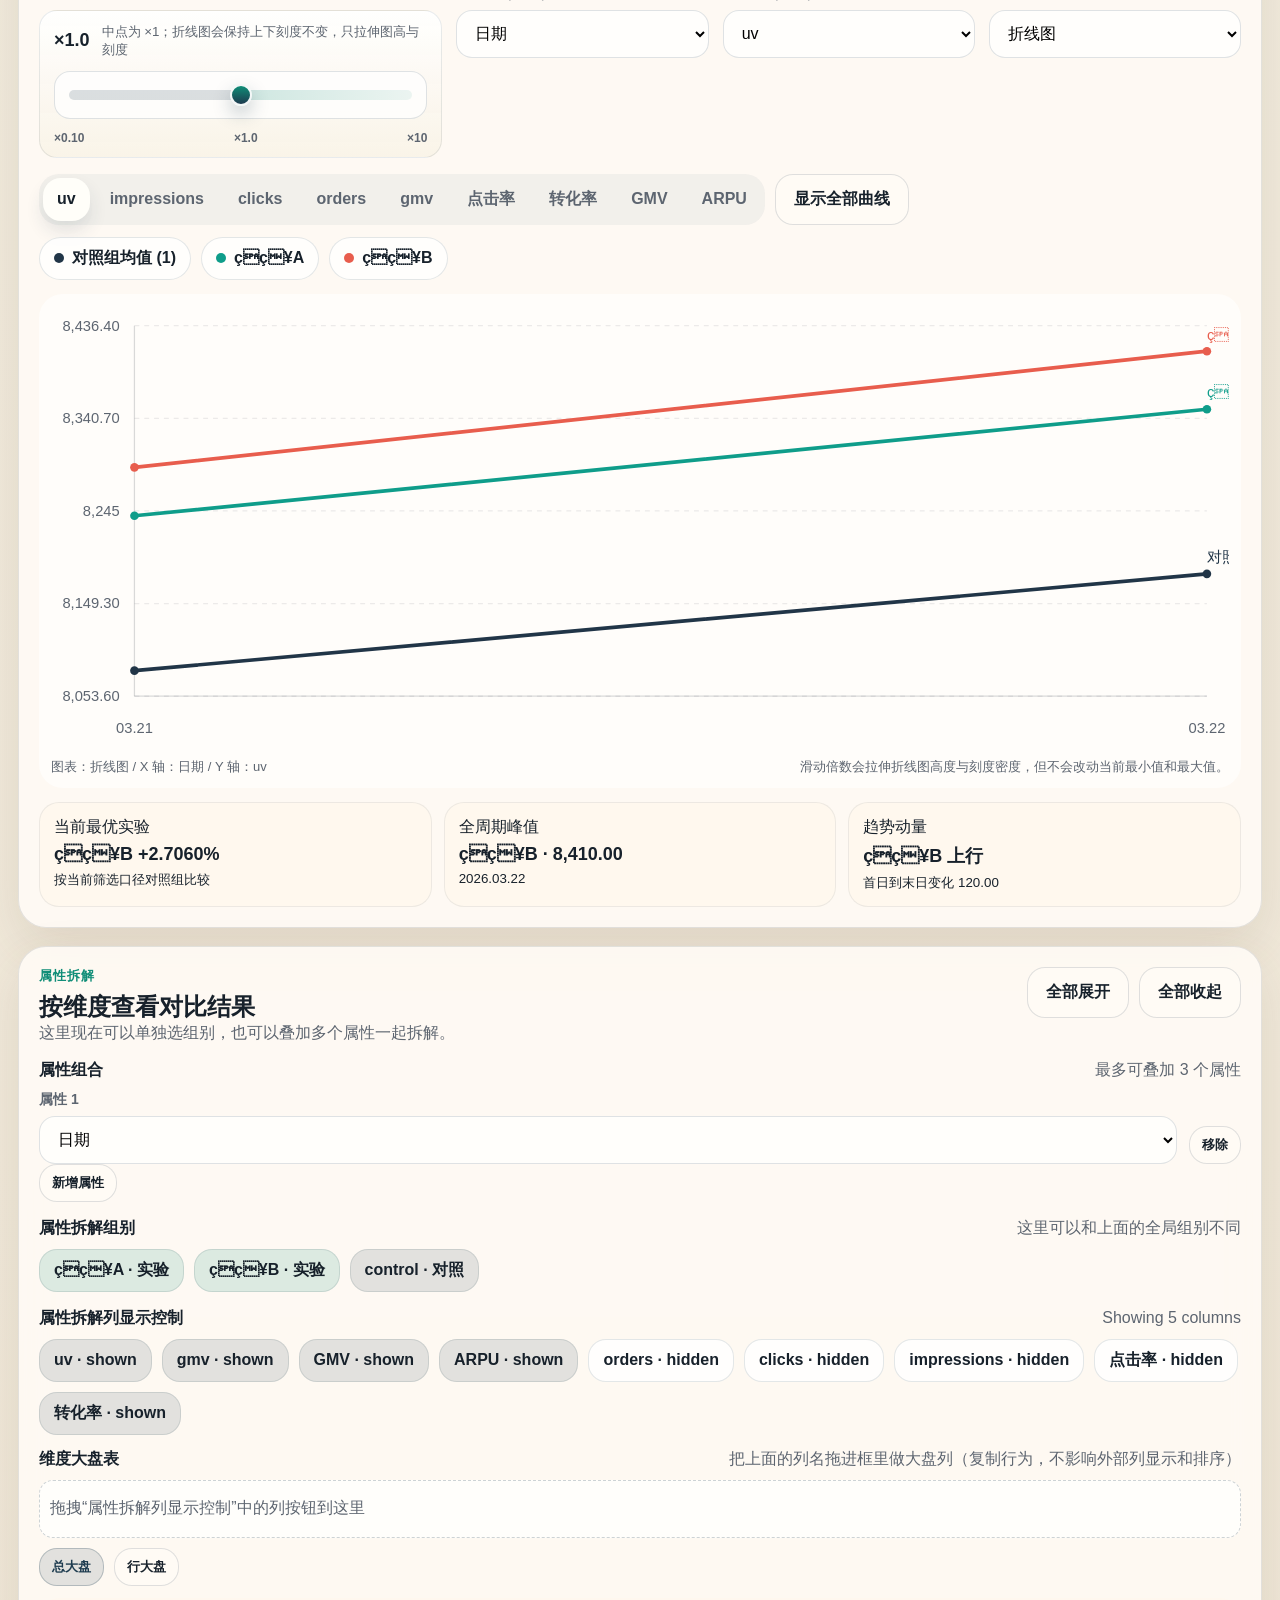
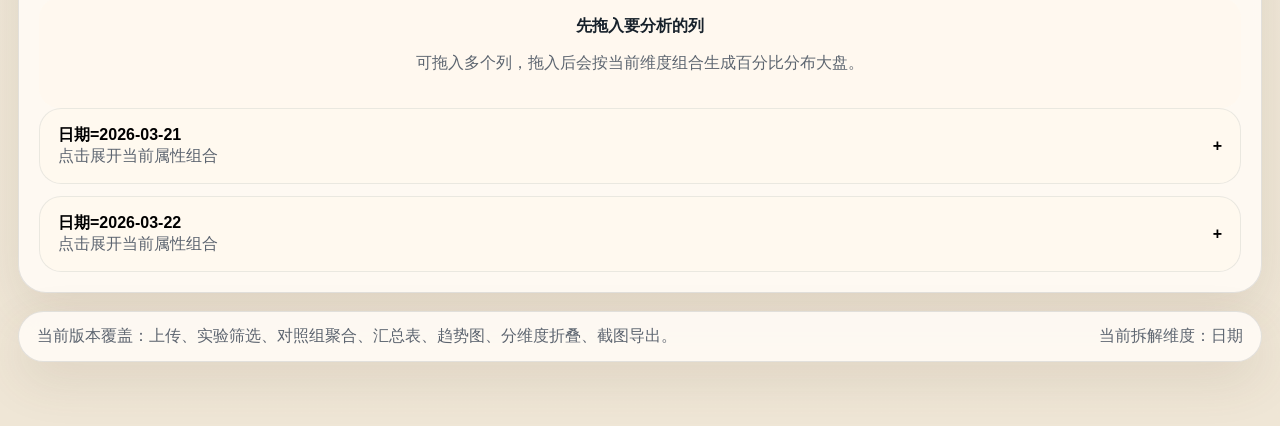
==== commit 4aad9677: "feat: add dimension board matrix with drag-copy metrics" ====
--- a/ab-dashboard.html
+++ b/ab-dashboard.html
@@ -4,7 +4,7 @@
     <meta charset="UTF-8" />
     <meta name="viewport" content="width=device-width, initial-scale=1.0" />
     <title>AB 实验可视化看板</title>
-    <link rel="stylesheet" href="./ab-dashboard.css?v=20260403-formula-collapsed" />
+    <link rel="stylesheet" href="./ab-dashboard.css?v=20260403-dimension-board" />
   </head>
   <body>
     <div class="app" id="appRoot">
@@ -73,7 +73,7 @@
 
     <script>
       (function () {
-        const assetVersion = "20260403-formula-collapsed";
+        const assetVersion = "20260403-dimension-board";
         const scriptQueue = [
           ["./xlsx.full.min.js?v=" + assetVersion, "https://cdn.jsdelivr.net/npm/xlsx@0.18.5/dist/xlsx.full.min.js"],
           ["./html2canvas.min.js?v=" + assetVersion, "https://cdn.jsdelivr.net/npm/html2canvas@1.4.1/dist/html2canvas.min.js"],
--- a/ab-dashboard.css
+++ b/ab-dashboard.css
@@ -567,6 +567,97 @@
   cursor: grabbing;
 }
 
+.dimension-board-block {
+  margin-top: 14px;
+}
+
+.dimension-board-toolbar {
+  display: grid;
+  gap: 10px;
+  margin-bottom: 12px;
+}
+
+.dimension-board-dropzone {
+  min-height: 58px;
+  border: 1px dashed rgba(29, 59, 79, 0.22);
+  border-radius: 14px;
+  background: rgba(255, 255, 255, 0.65);
+  padding: 10px;
+  display: flex;
+  flex-wrap: wrap;
+  align-items: center;
+  gap: 8px;
+  transition: border-color 120ms ease, background 120ms ease;
+}
+
+.dimension-board-dropzone.drag-over {
+  border-color: rgba(15, 157, 138, 0.65);
+  background: rgba(15, 157, 138, 0.08);
+}
+
+.dimension-board-token {
+  display: inline-flex;
+  align-items: center;
+  gap: 8px;
+  border-radius: 999px;
+  border: 1px solid rgba(29, 59, 79, 0.16);
+  padding: 6px 10px;
+  background: rgba(255, 255, 255, 0.9);
+  font-weight: 700;
+  cursor: grab;
+  user-select: none;
+}
+
+.dimension-board-token.dragging {
+  opacity: 0.75;
+  cursor: grabbing;
+}
+
+.dimension-board-remove {
+  width: 20px;
+  height: 20px;
+  border: 0;
+  border-radius: 999px;
+  background: rgba(29, 59, 79, 0.12);
+  color: var(--text);
+  font-size: 13px;
+  line-height: 1;
+  font-weight: 700;
+  padding: 0;
+  display: inline-grid;
+  place-items: center;
+}
+
+.dimension-board-remove:hover {
+  background: rgba(215, 75, 75, 0.2);
+}
+
+.dimension-board-table th,
+.dimension-board-table td {
+  text-align: right;
+}
+
+.dimension-board-table th:first-child,
+.dimension-board-table td:first-child {
+  text-align: left;
+}
+
+.dimension-board-row-label {
+  min-width: 240px;
+}
+
+.dimension-board-value.negative {
+  color: #b44242;
+}
+
+.dimension-board-value.positive {
+  color: #126d61;
+}
+
+.dimension-board-note {
+  margin-top: 10px;
+}
+
 .pill.selected.control {
   background: rgba(29, 59, 79, 0.12);
 }
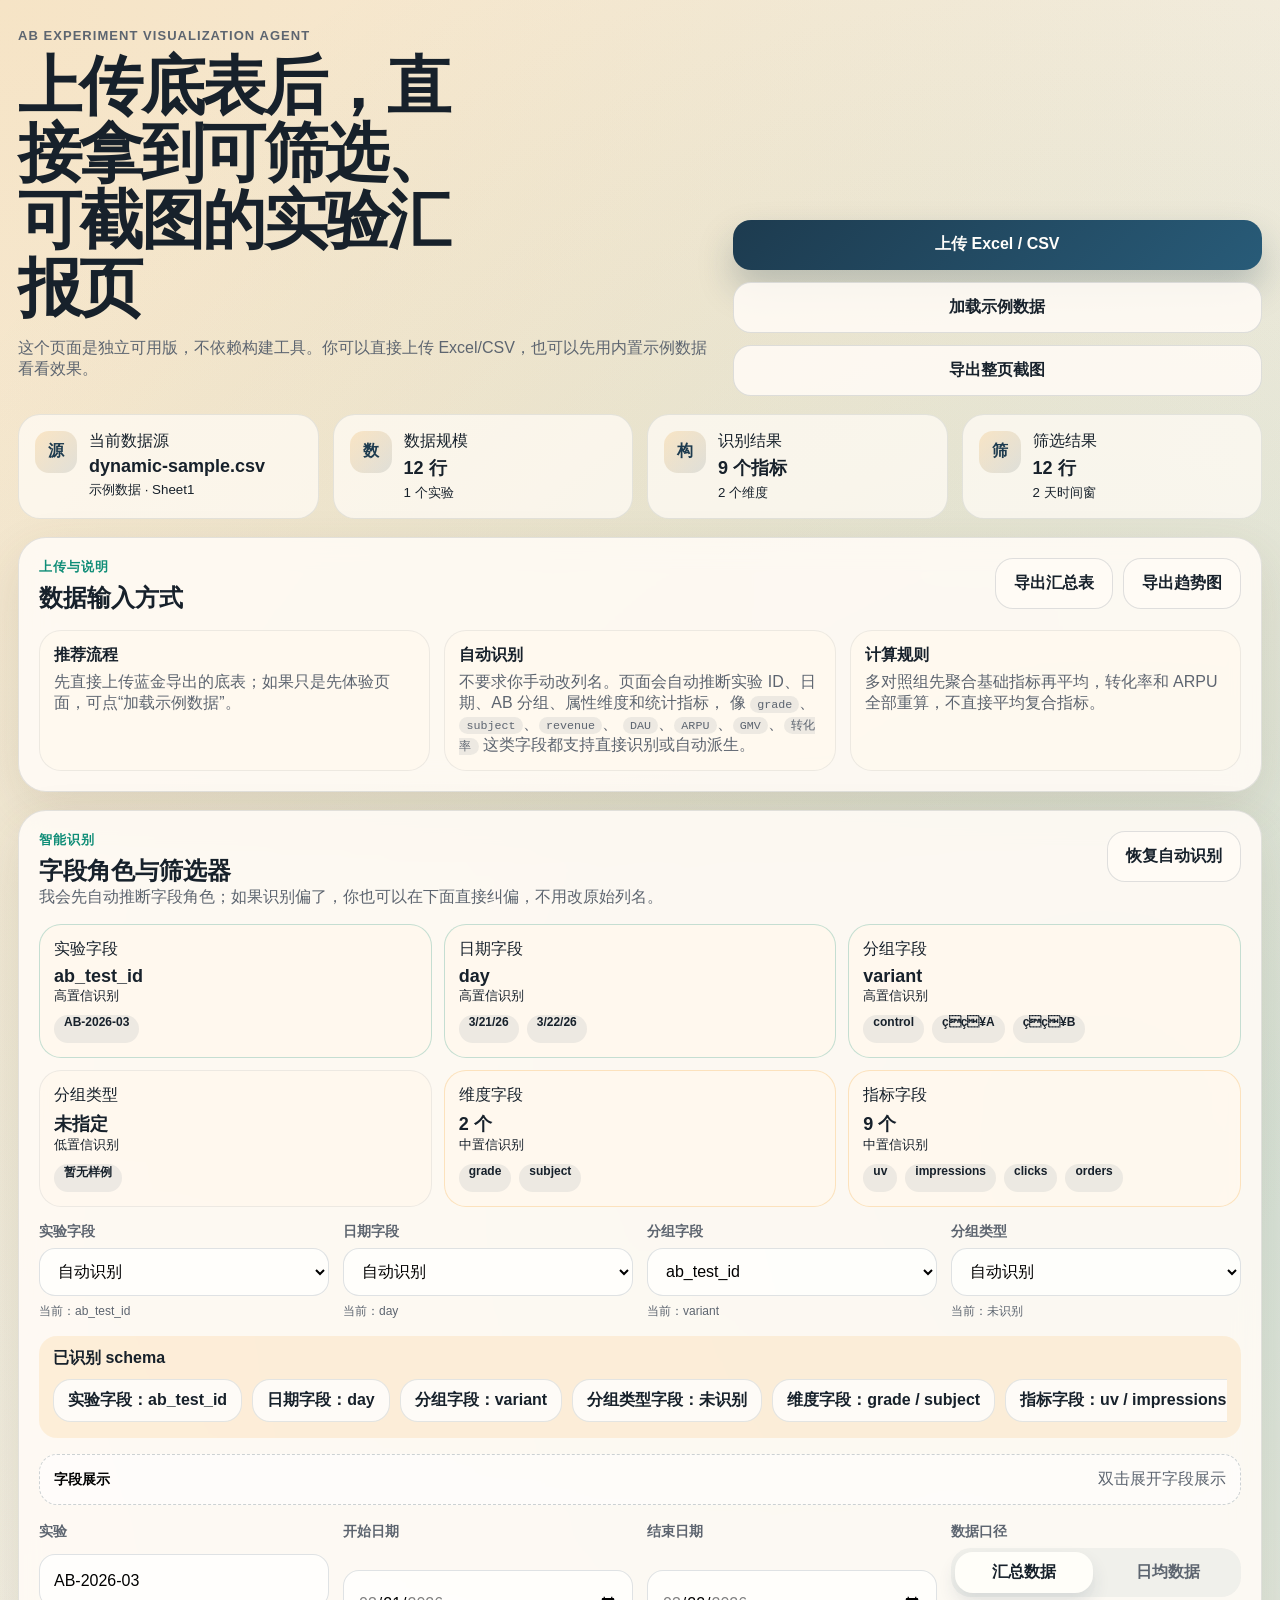
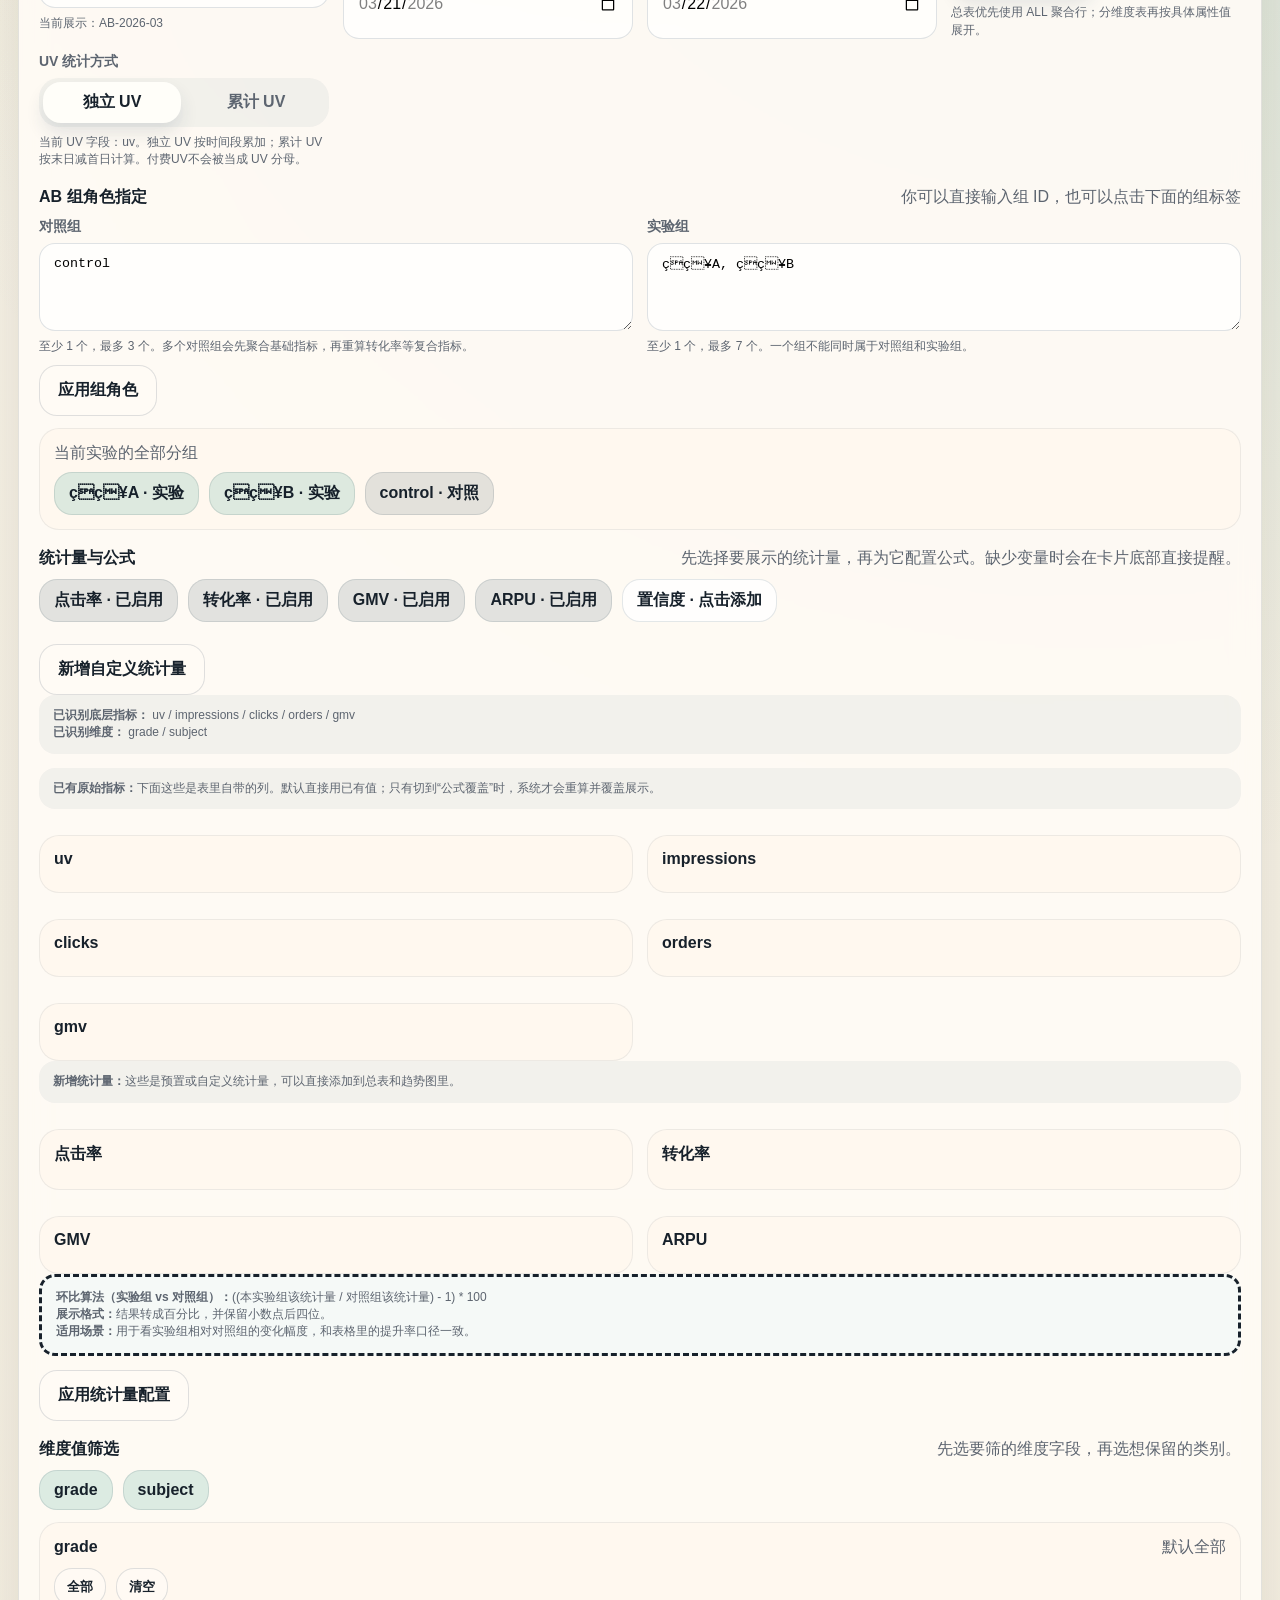
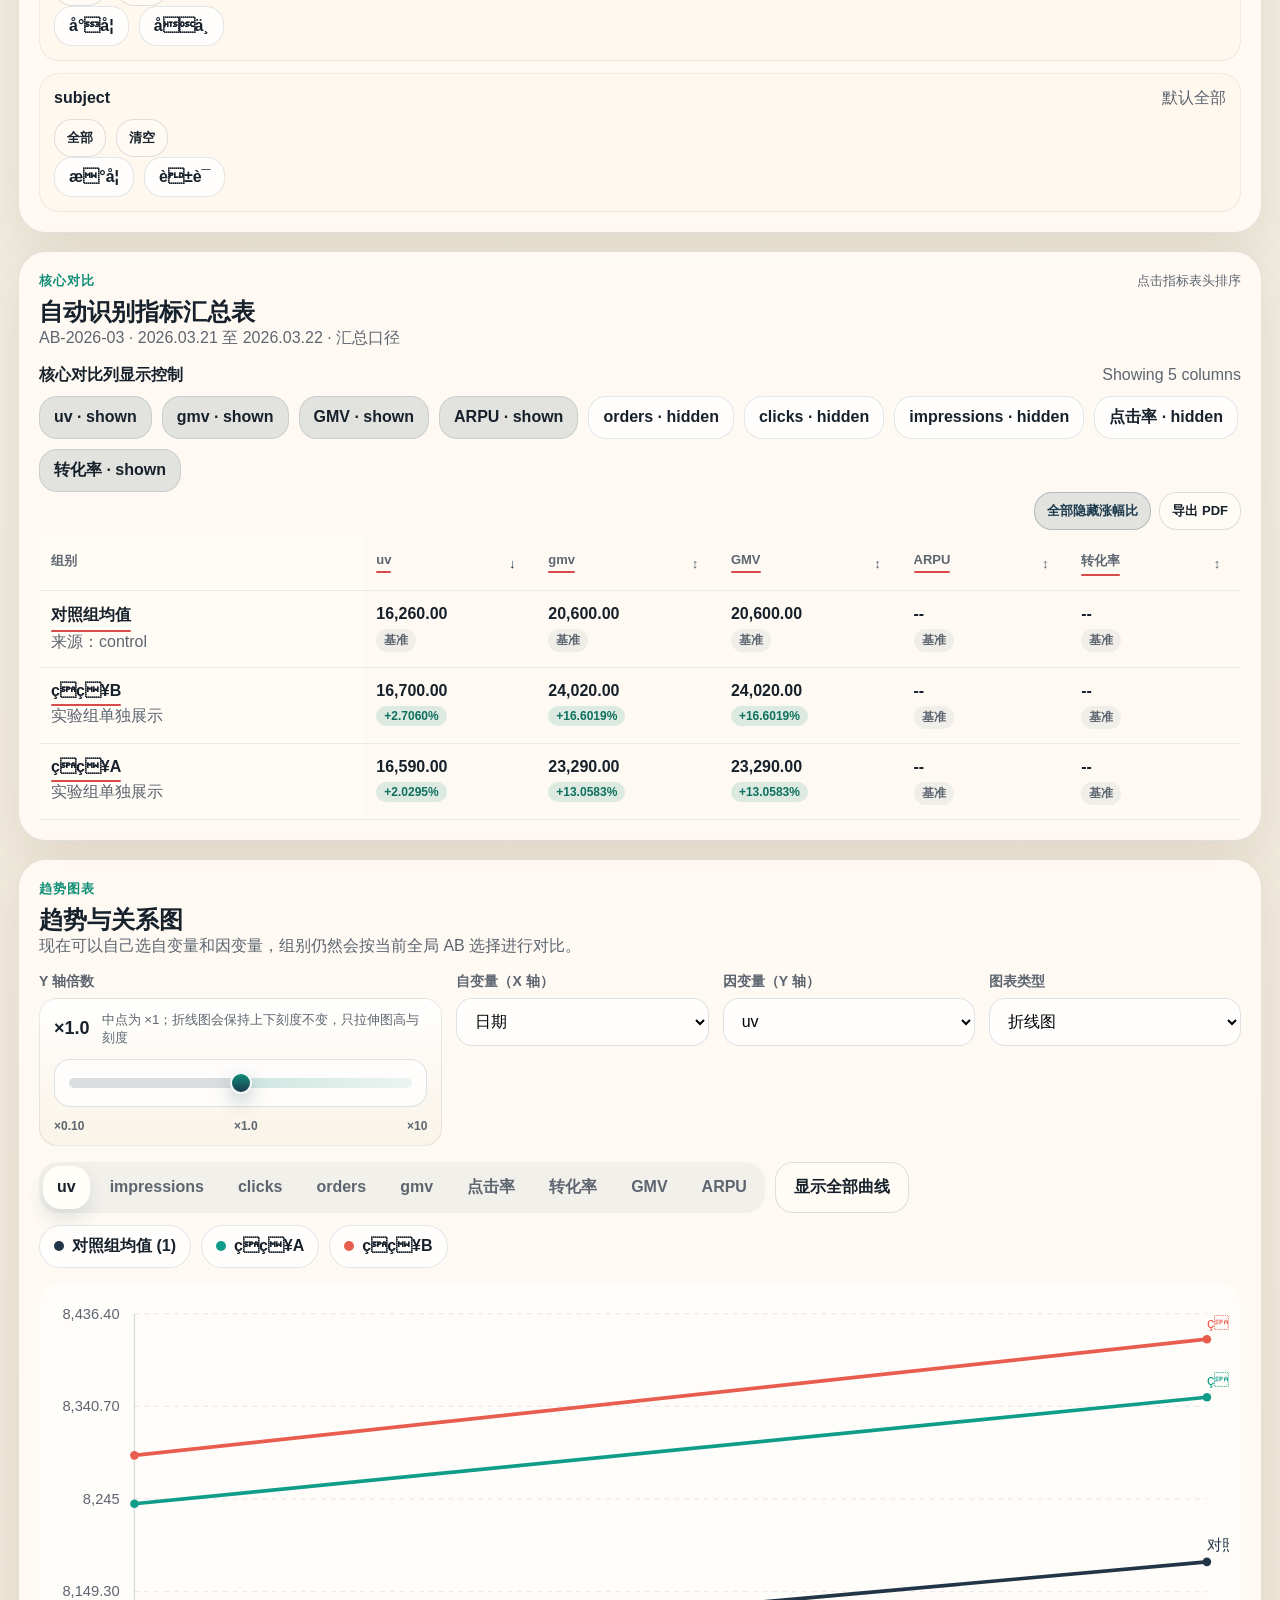
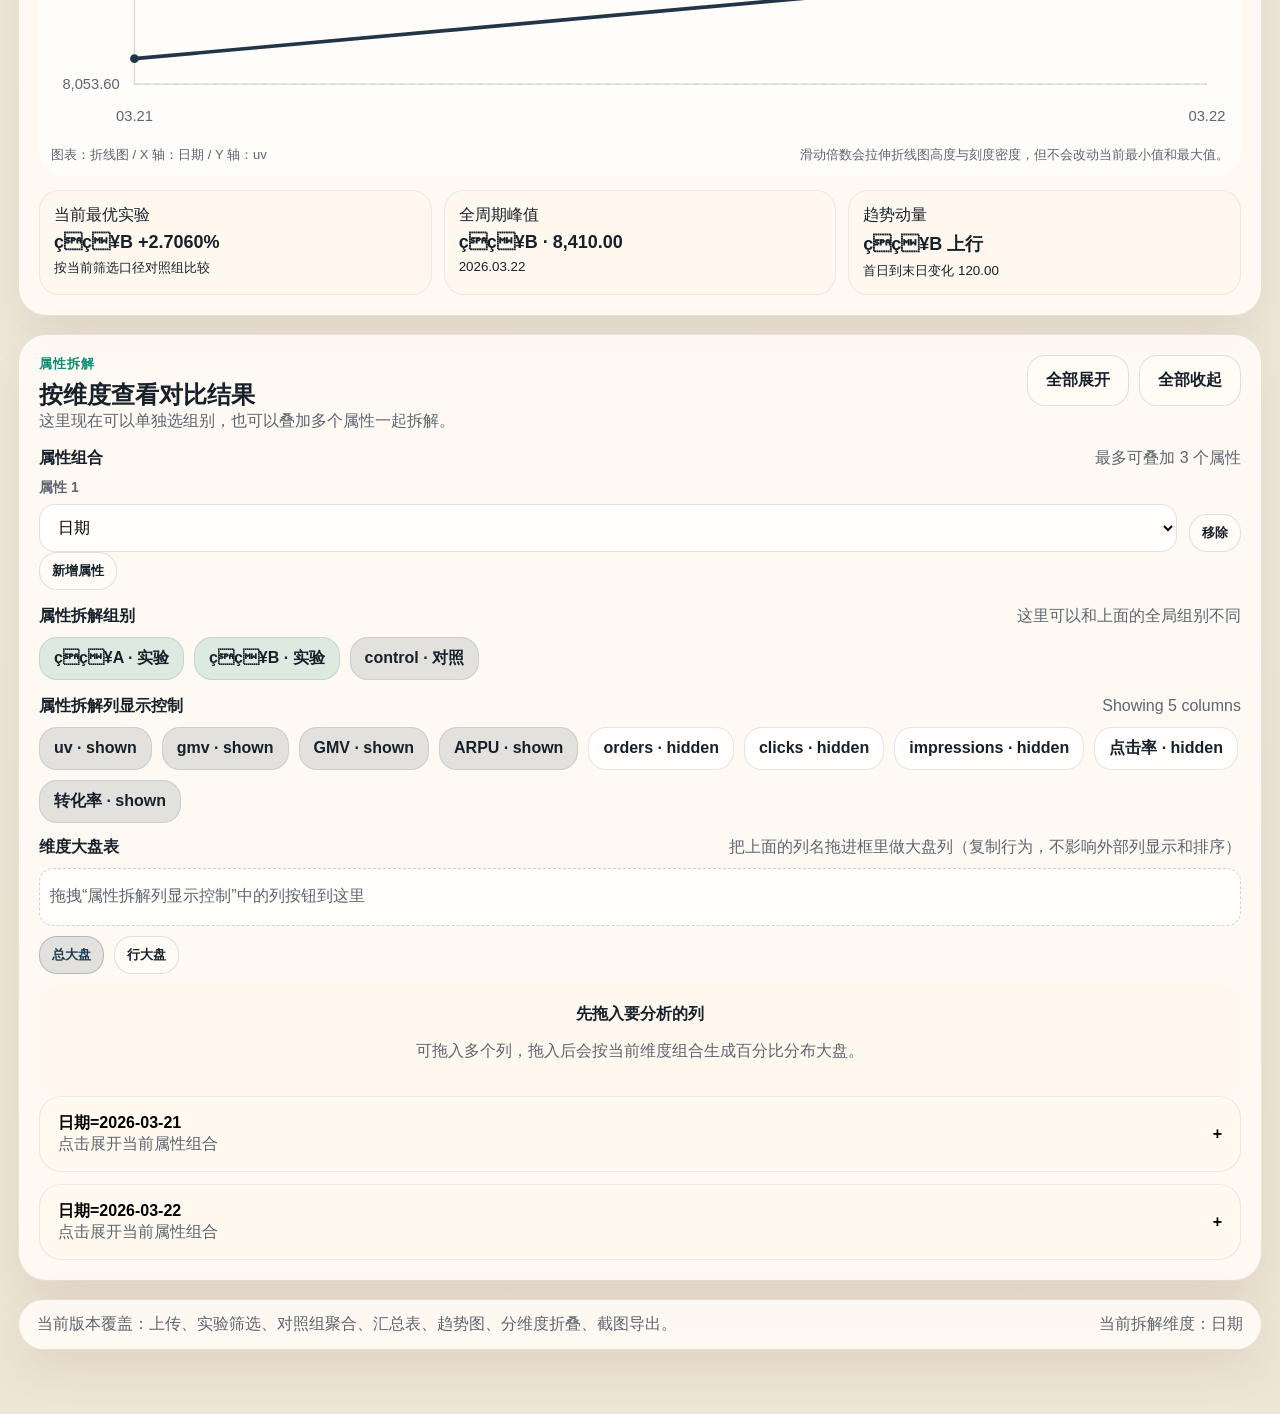
==== commit d98d4019: "feat: add heatmap balancing, trend lift linkage, and collapsible field profile" ====
--- a/ab-dashboard.html
+++ b/ab-dashboard.html
@@ -4,7 +4,7 @@
     <meta charset="UTF-8" />
     <meta name="viewport" content="width=device-width, initial-scale=1.0" />
     <title>AB 实验可视化看板</title>
-    <link rel="stylesheet" href="./ab-dashboard.css?v=20260403-dimension-board" />
+    <link rel="stylesheet" href="./ab-dashboard.css?v=20260403-heat-lift-columnprofile" />
   </head>
   <body>
     <div class="app" id="appRoot">
@@ -73,7 +73,7 @@
 
     <script>
       (function () {
-        const assetVersion = "20260403-dimension-board";
+        const assetVersion = "20260403-heat-lift-columnprofile";
         const scriptQueue = [
           ["./xlsx.full.min.js?v=" + assetVersion, "https://cdn.jsdelivr.net/npm/xlsx@0.18.5/dist/xlsx.full.min.js"],
           ["./html2canvas.min.js?v=" + assetVersion, "https://cdn.jsdelivr.net/npm/html2canvas@1.4.1/dist/html2canvas.min.js"],
--- a/ab-dashboard.css
+++ b/ab-dashboard.css
@@ -336,6 +336,35 @@
   margin-bottom: 18px;
 }
 
+.column-profile-block {
+  margin-bottom: 18px;
+  border: 1px dashed rgba(29, 59, 79, 0.22);
+  border-radius: 18px;
+  padding: 10px 12px;
+  background: rgba(255, 255, 255, 0.52);
+}
+
+.column-profile-toggle {
+  width: 100%;
+  display: flex;
+  align-items: center;
+  justify-content: space-between;
+  gap: 10px;
+  border: 0;
+  background: transparent;
+  padding: 4px 2px;
+  text-align: left;
+  cursor: default;
+}
+
+.column-profile-toggle strong {
+  font-size: 14px;
+}
+
+.column-profile-block.expanded .column-profile-toggle {
+  margin-bottom: 8px;
+}
+
 .dimension-filter-card,
 .formula-card,
 .group-chooser {
@@ -646,12 +675,25 @@
   min-width: 240px;
 }
 
-.dimension-board-value.negative {
-  color: #b44242;
-}
-
-.dimension-board-value.positive {
-  color: #126d61;
+.dimension-board-value.dimension-board-heat-1 {
+  color: #f5b8b8;
+}
+
+.dimension-board-value.dimension-board-heat-2 {
+  color: #ef8f8f;
+}
+
+.dimension-board-value.dimension-board-heat-3 {
+  color: #e05f5f;
+}
+
+.dimension-board-value.dimension-board-heat-4 {
+  color: #c73b3b;
+}
+
+.dimension-board-value.dimension-board-heat-5 {
+  color: #9f1f1f;
+  font-weight: 800;
 }
 
 .dimension-board-note {
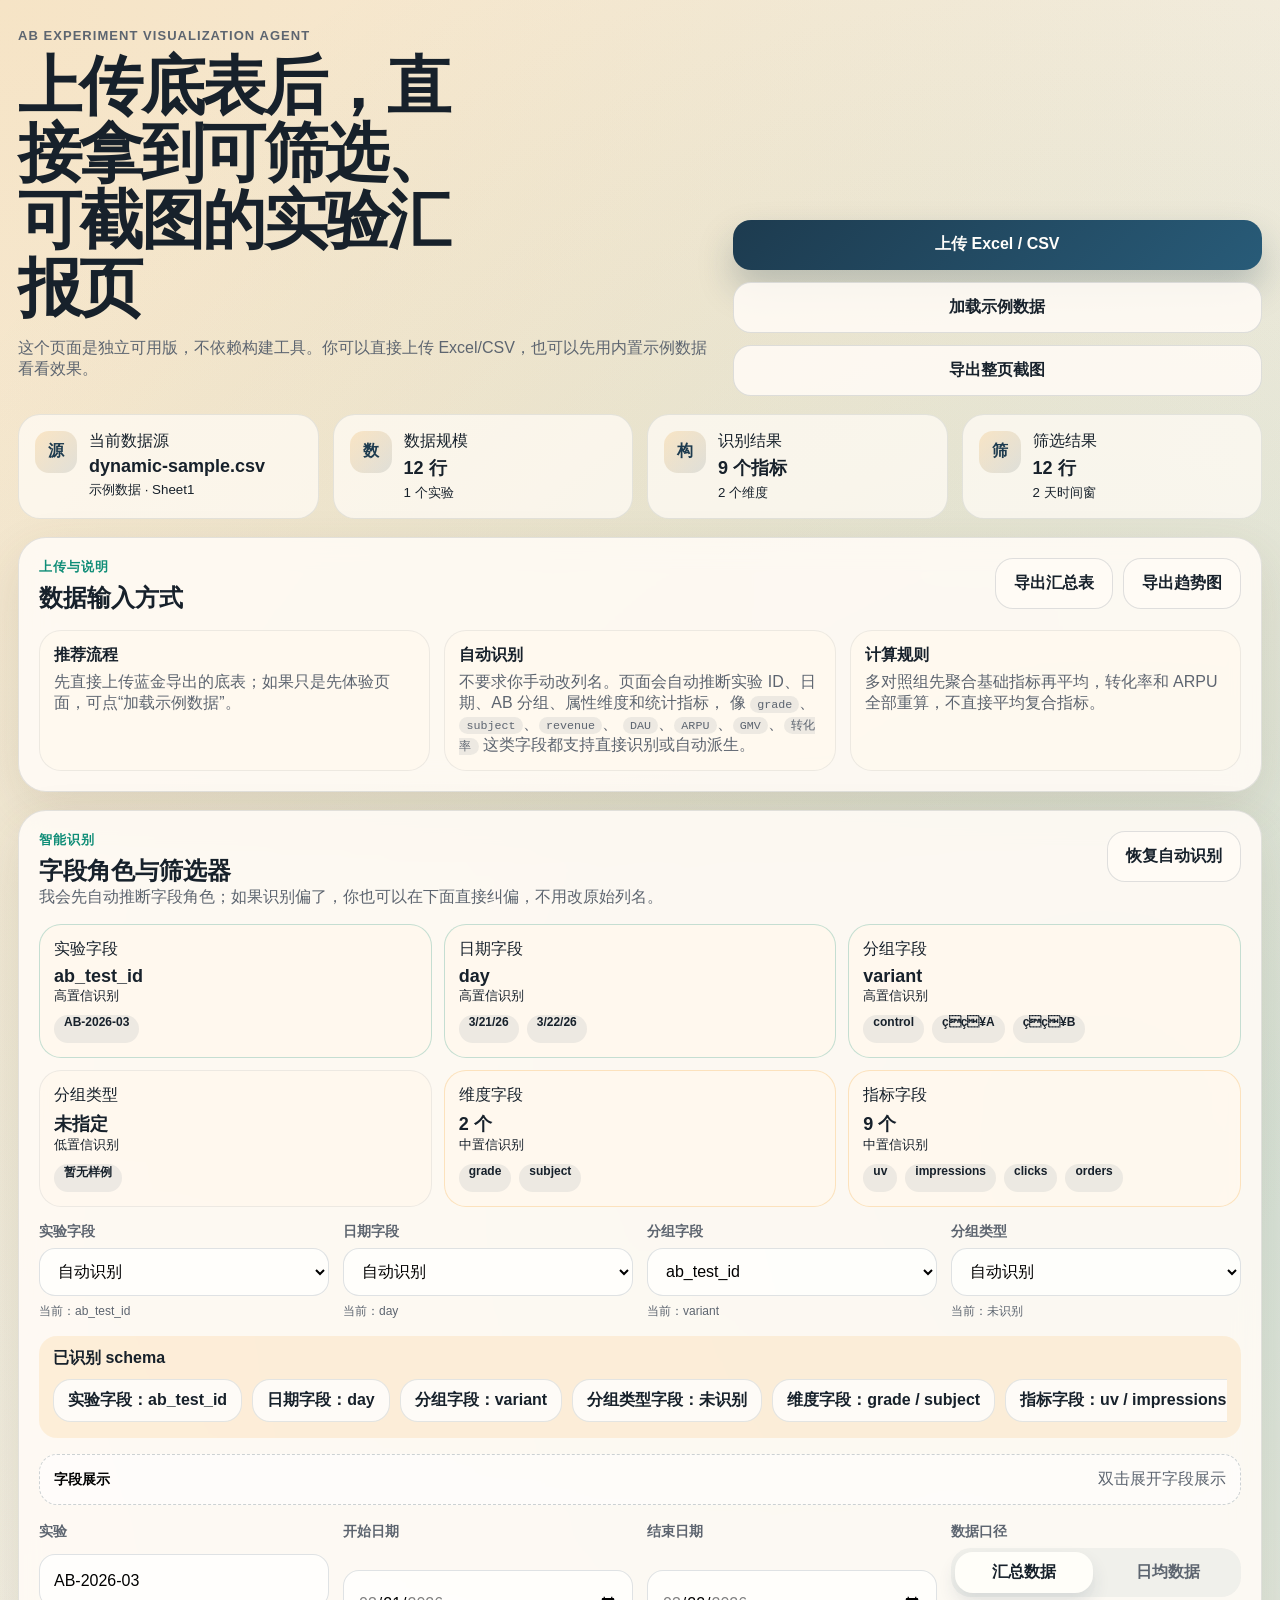
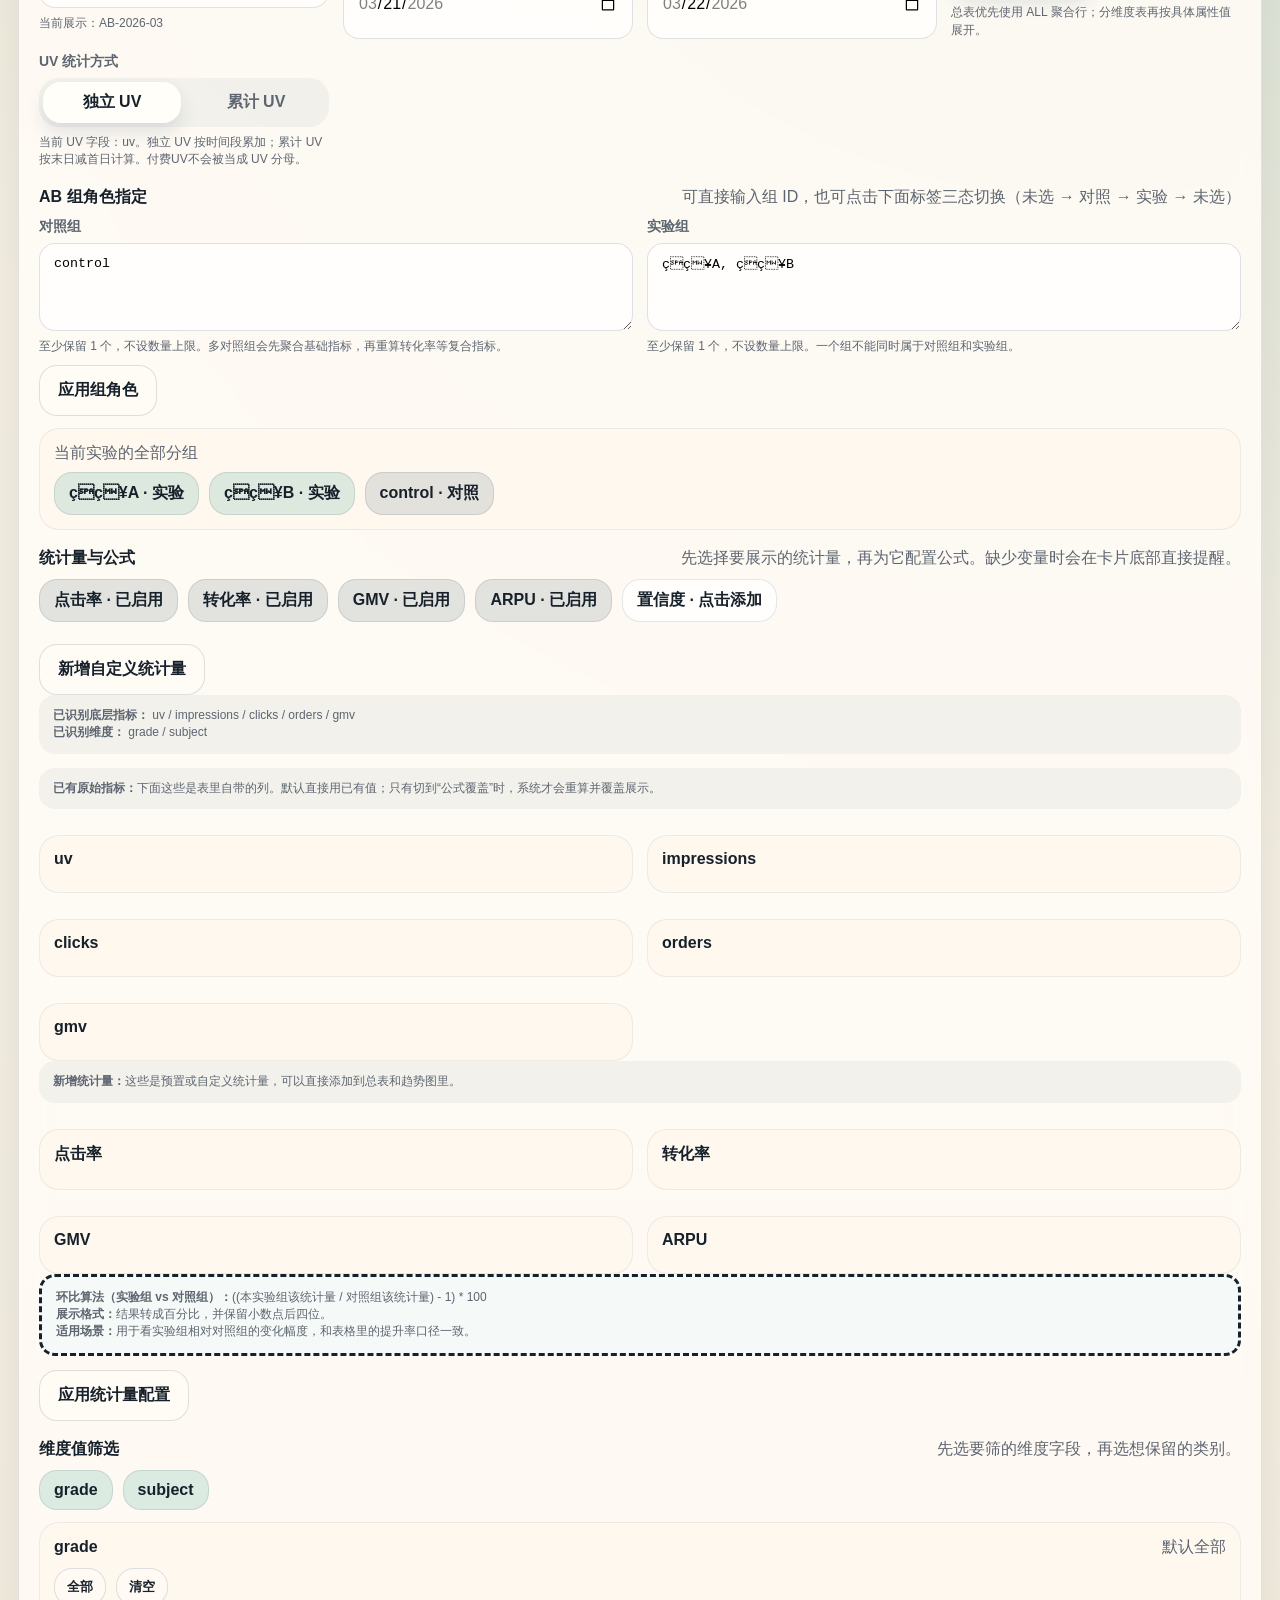
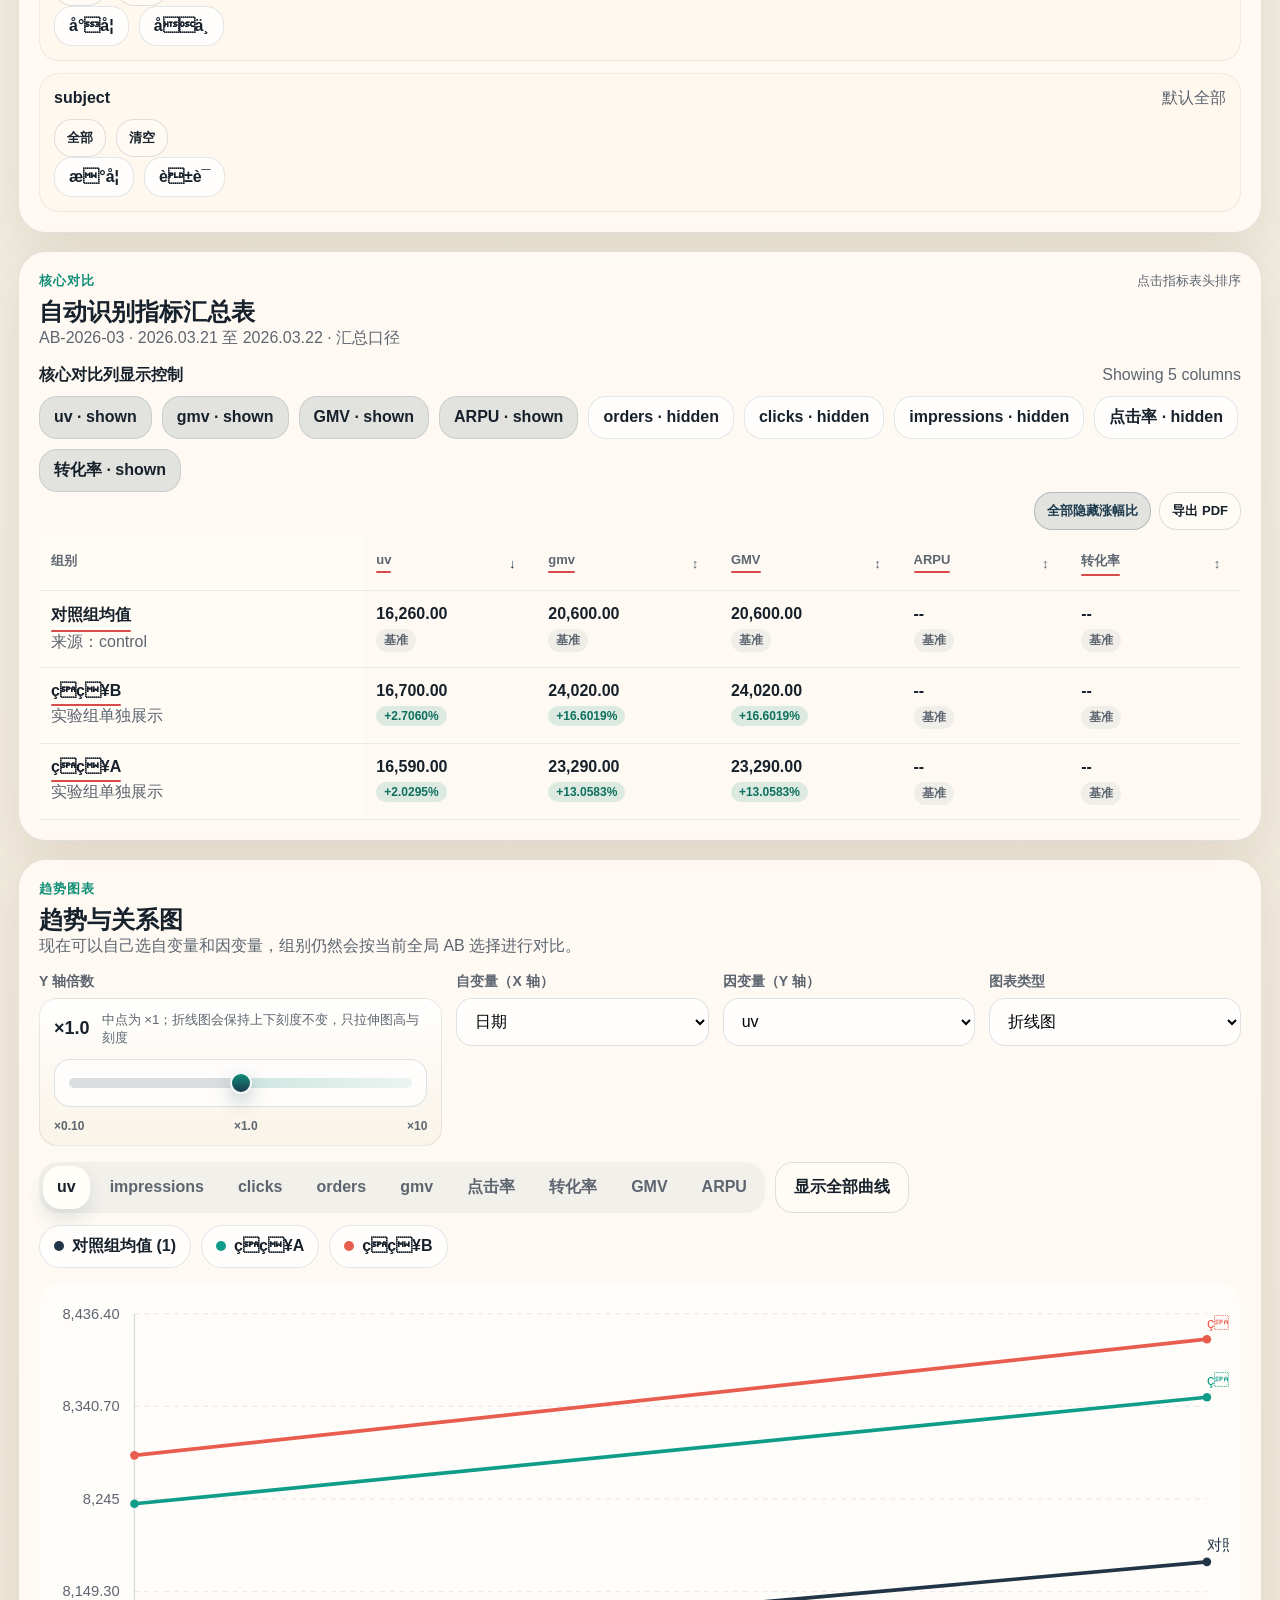
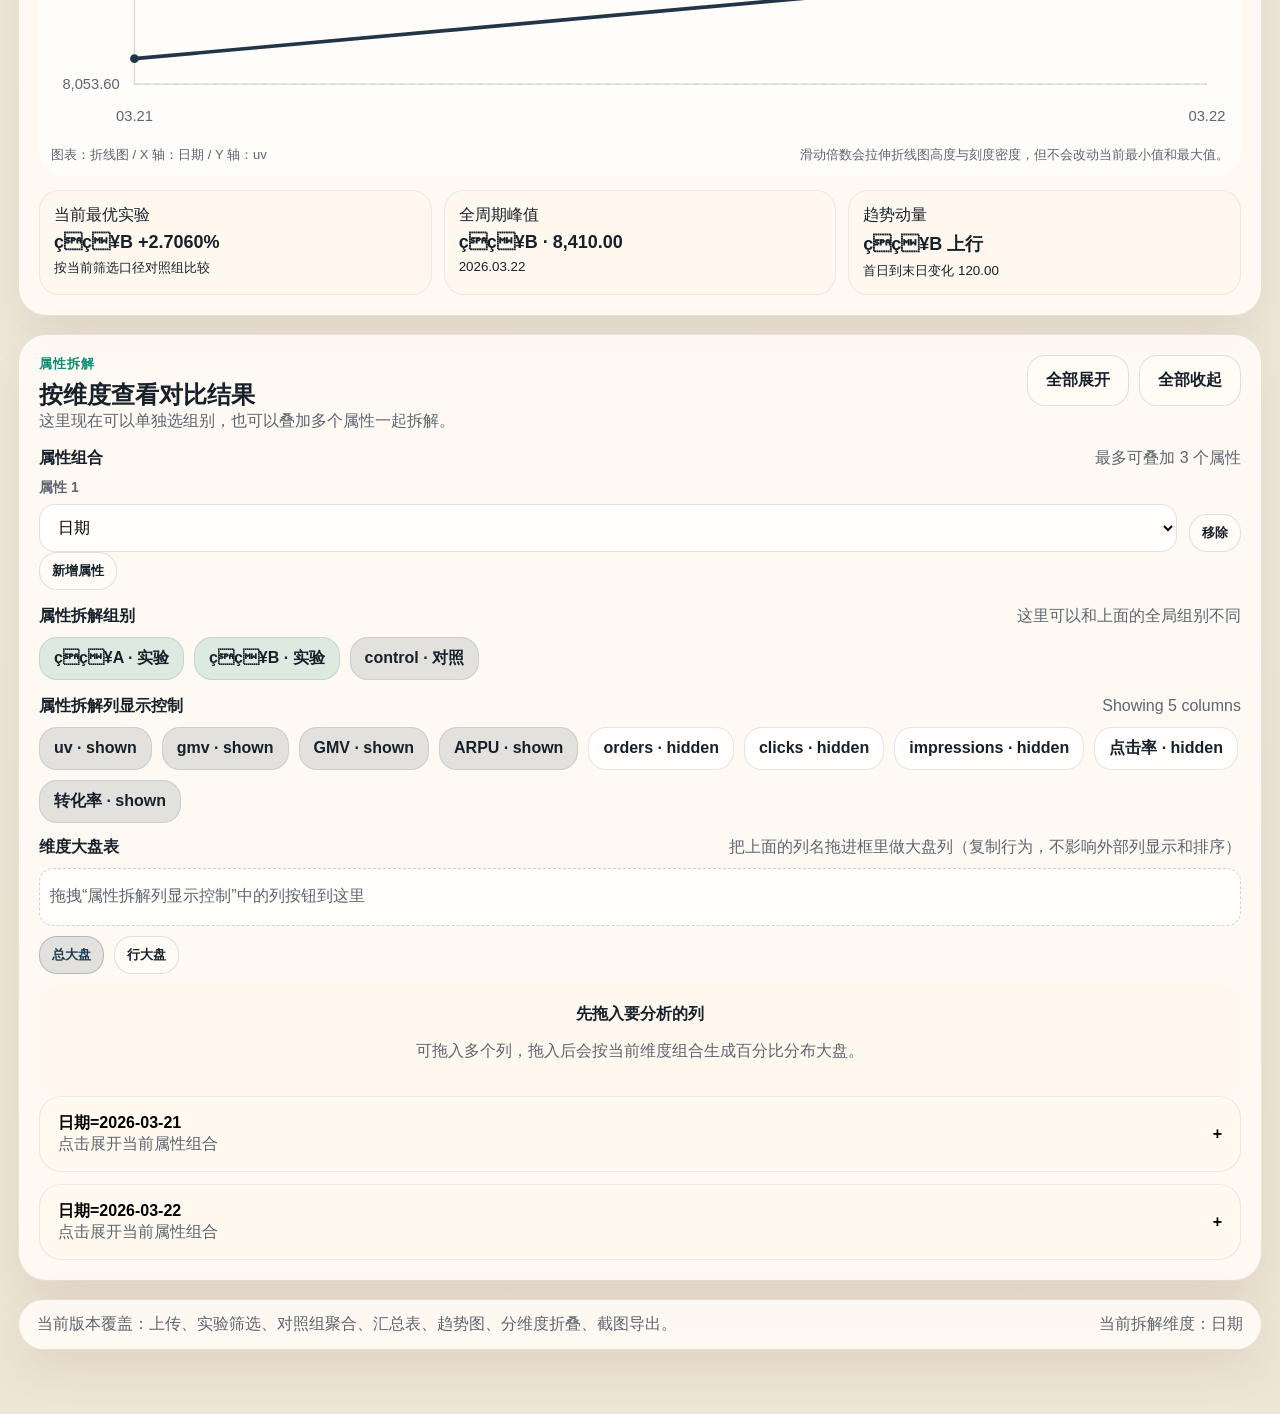
==== commit 290ab86d: "fix: remove AB group count caps and harden mobile entry URL" ====
--- a/ab-dashboard.html
+++ b/ab-dashboard.html
@@ -4,7 +4,7 @@
     <meta charset="UTF-8" />
     <meta name="viewport" content="width=device-width, initial-scale=1.0" />
     <title>AB 实验可视化看板</title>
-    <link rel="stylesheet" href="./ab-dashboard.css?v=20260403-heat-lift-columnprofile" />
+    <link rel="stylesheet" href="./ab-dashboard.css?v=20260403-mobile-open-fix" />
   </head>
   <body>
     <div class="app" id="appRoot">
@@ -73,7 +73,7 @@
 
     <script>
       (function () {
-        const assetVersion = "20260403-heat-lift-columnprofile";
+        const assetVersion = "20260403-mobile-open-fix";
         const scriptQueue = [
           ["./xlsx.full.min.js?v=" + assetVersion, "https://cdn.jsdelivr.net/npm/xlsx@0.18.5/dist/xlsx.full.min.js"],
           ["./html2canvas.min.js?v=" + assetVersion, "https://cdn.jsdelivr.net/npm/html2canvas@1.4.1/dist/html2canvas.min.js"],
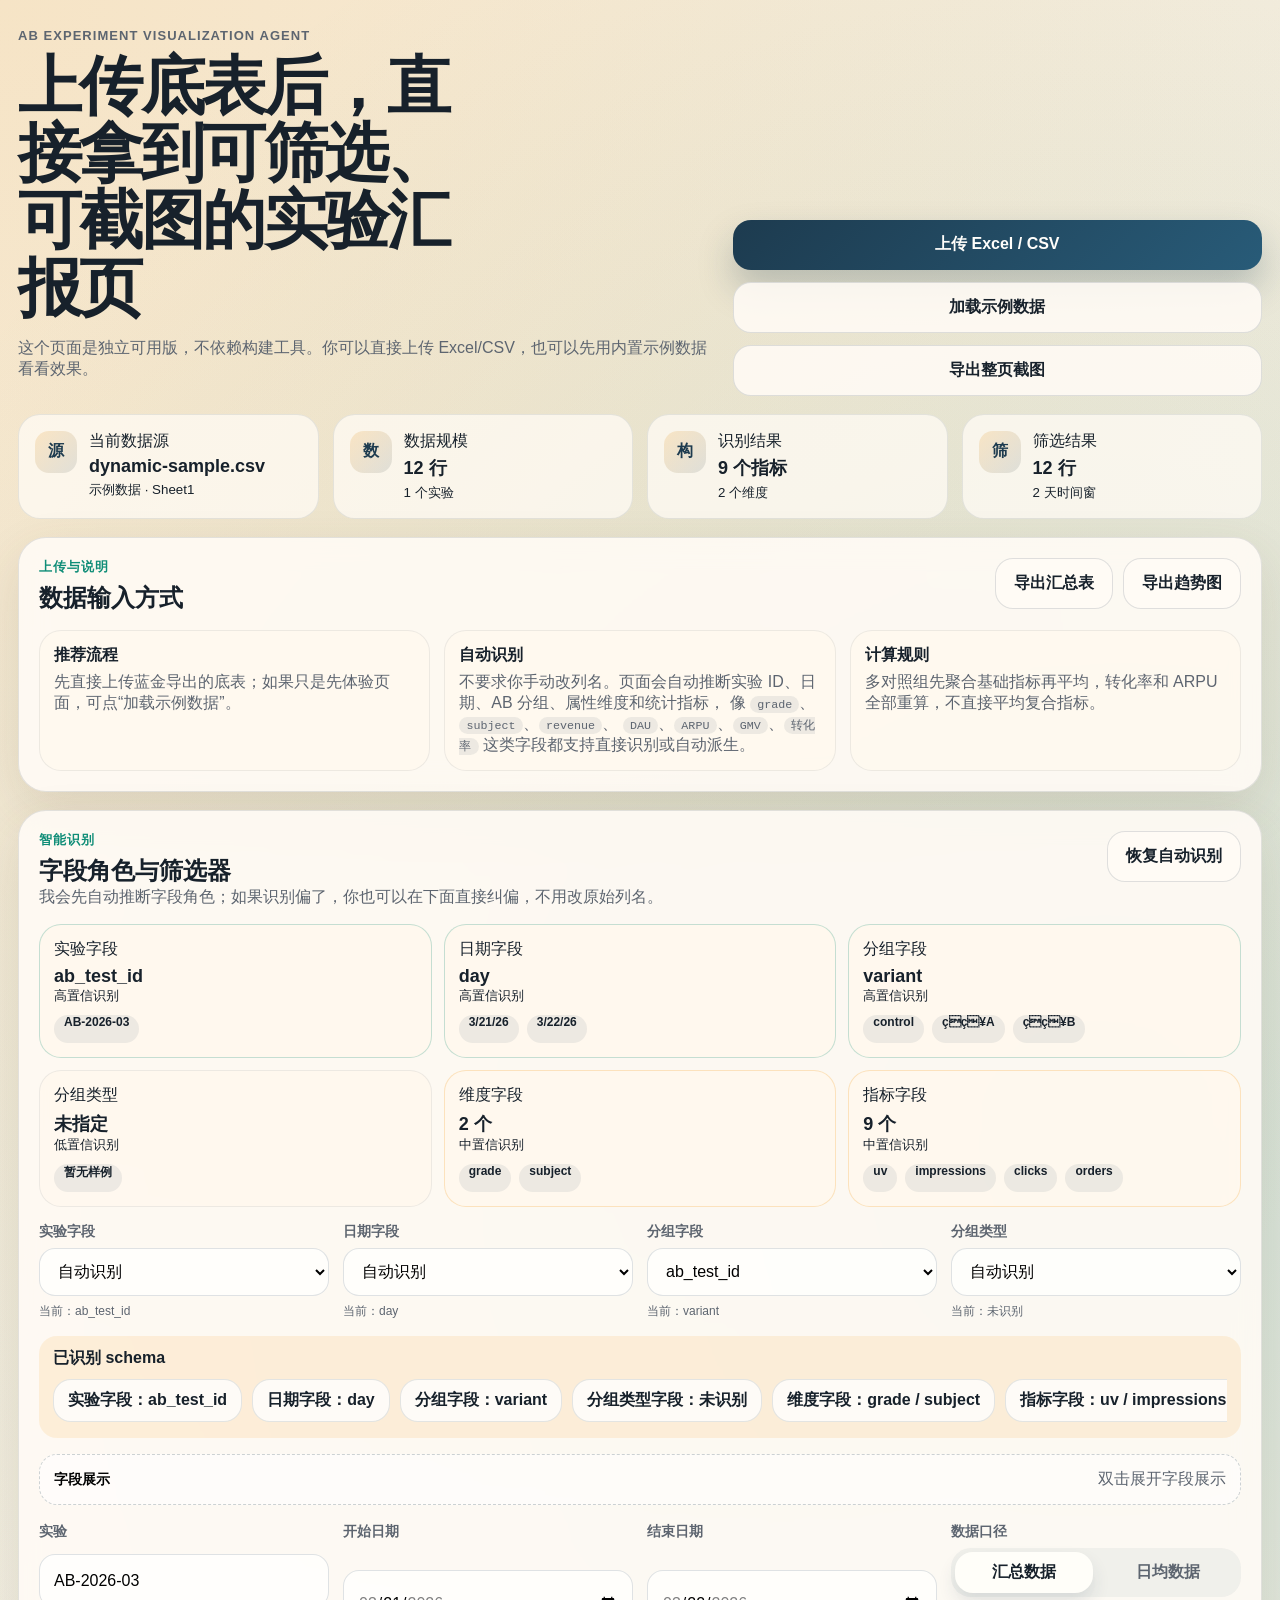
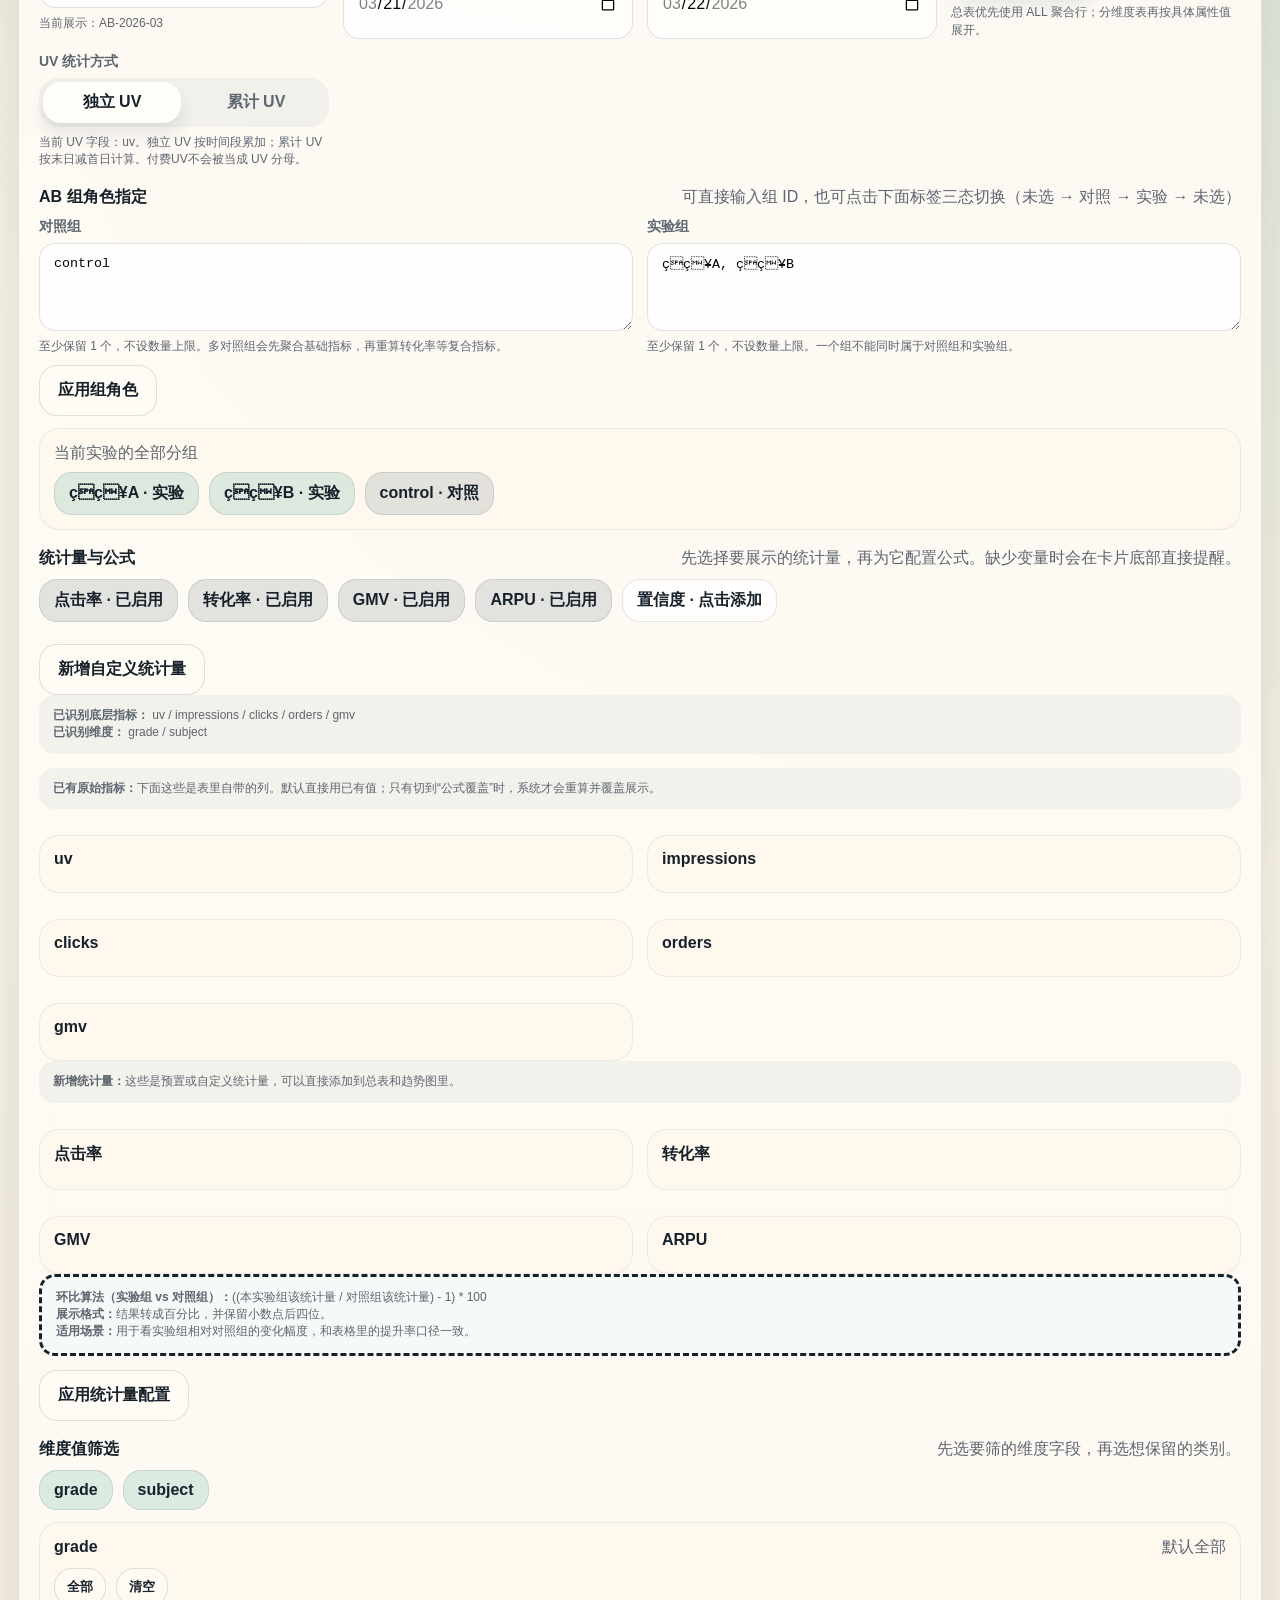
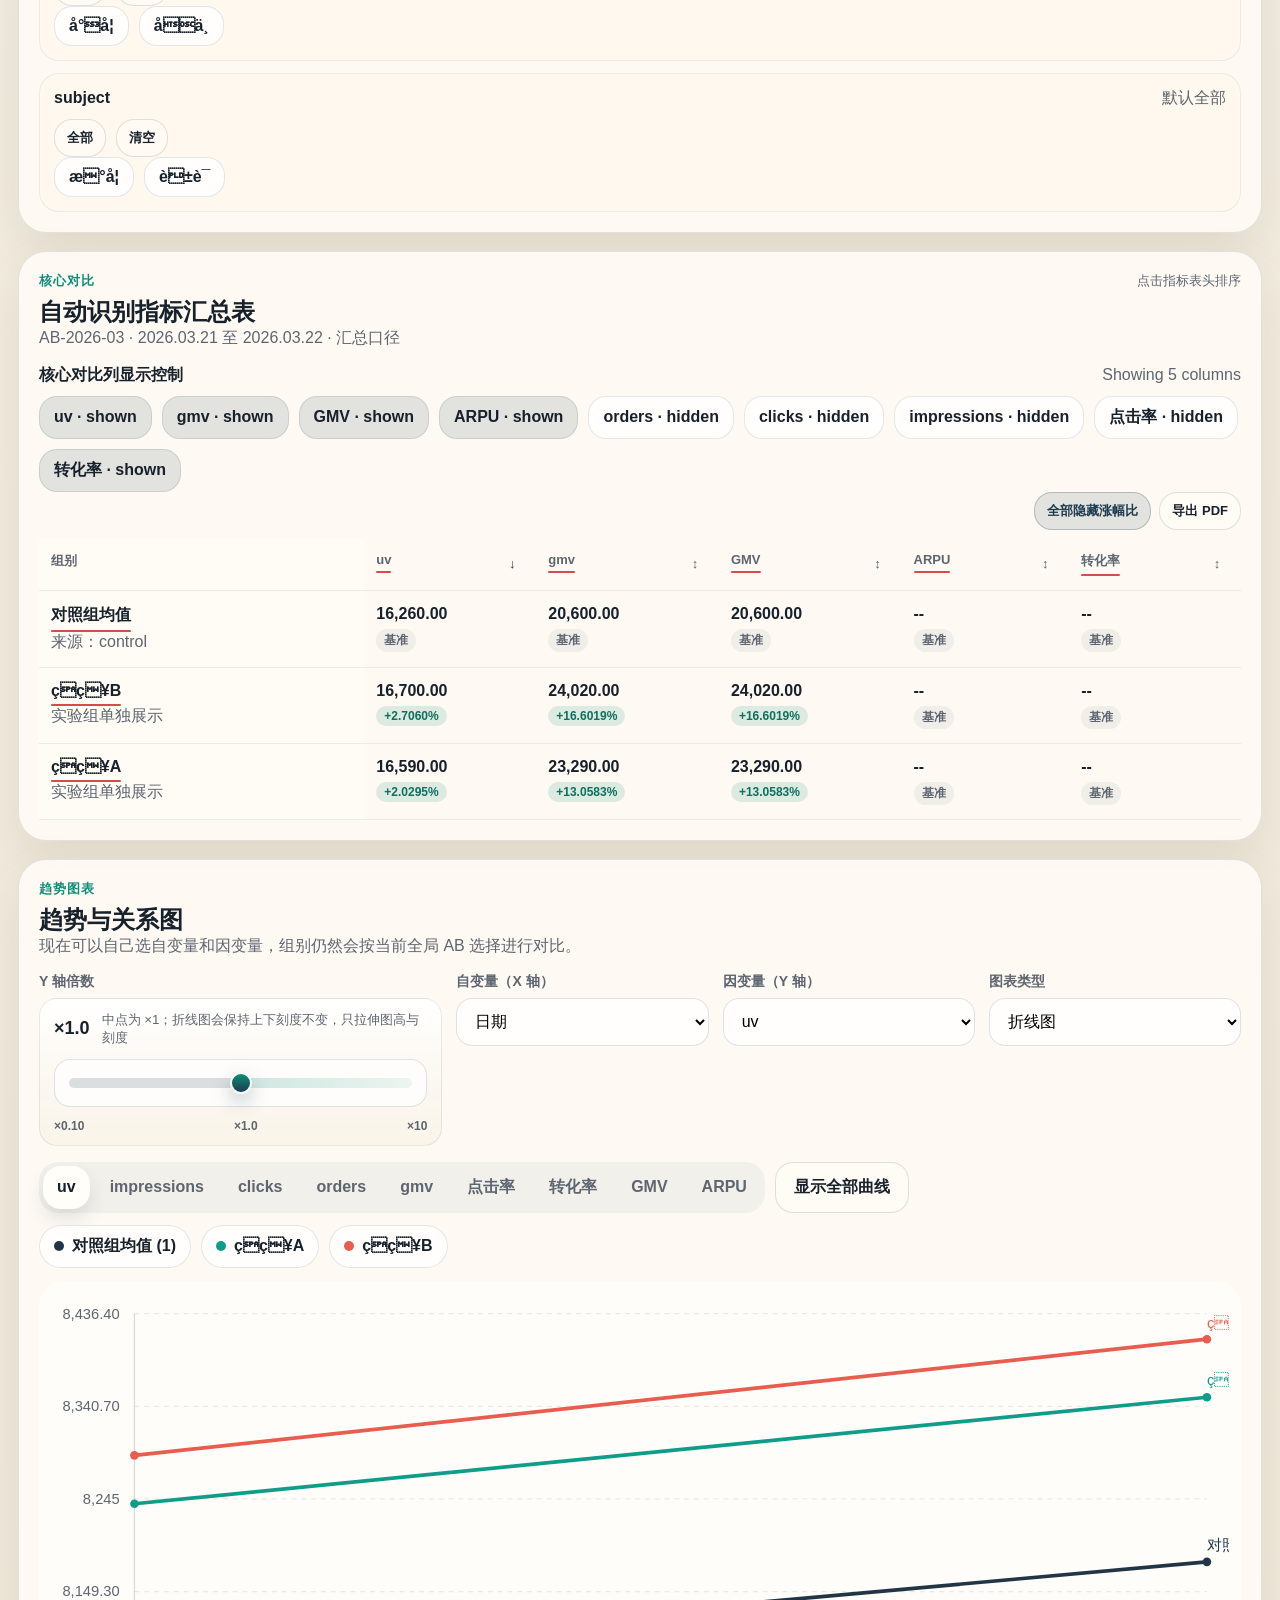
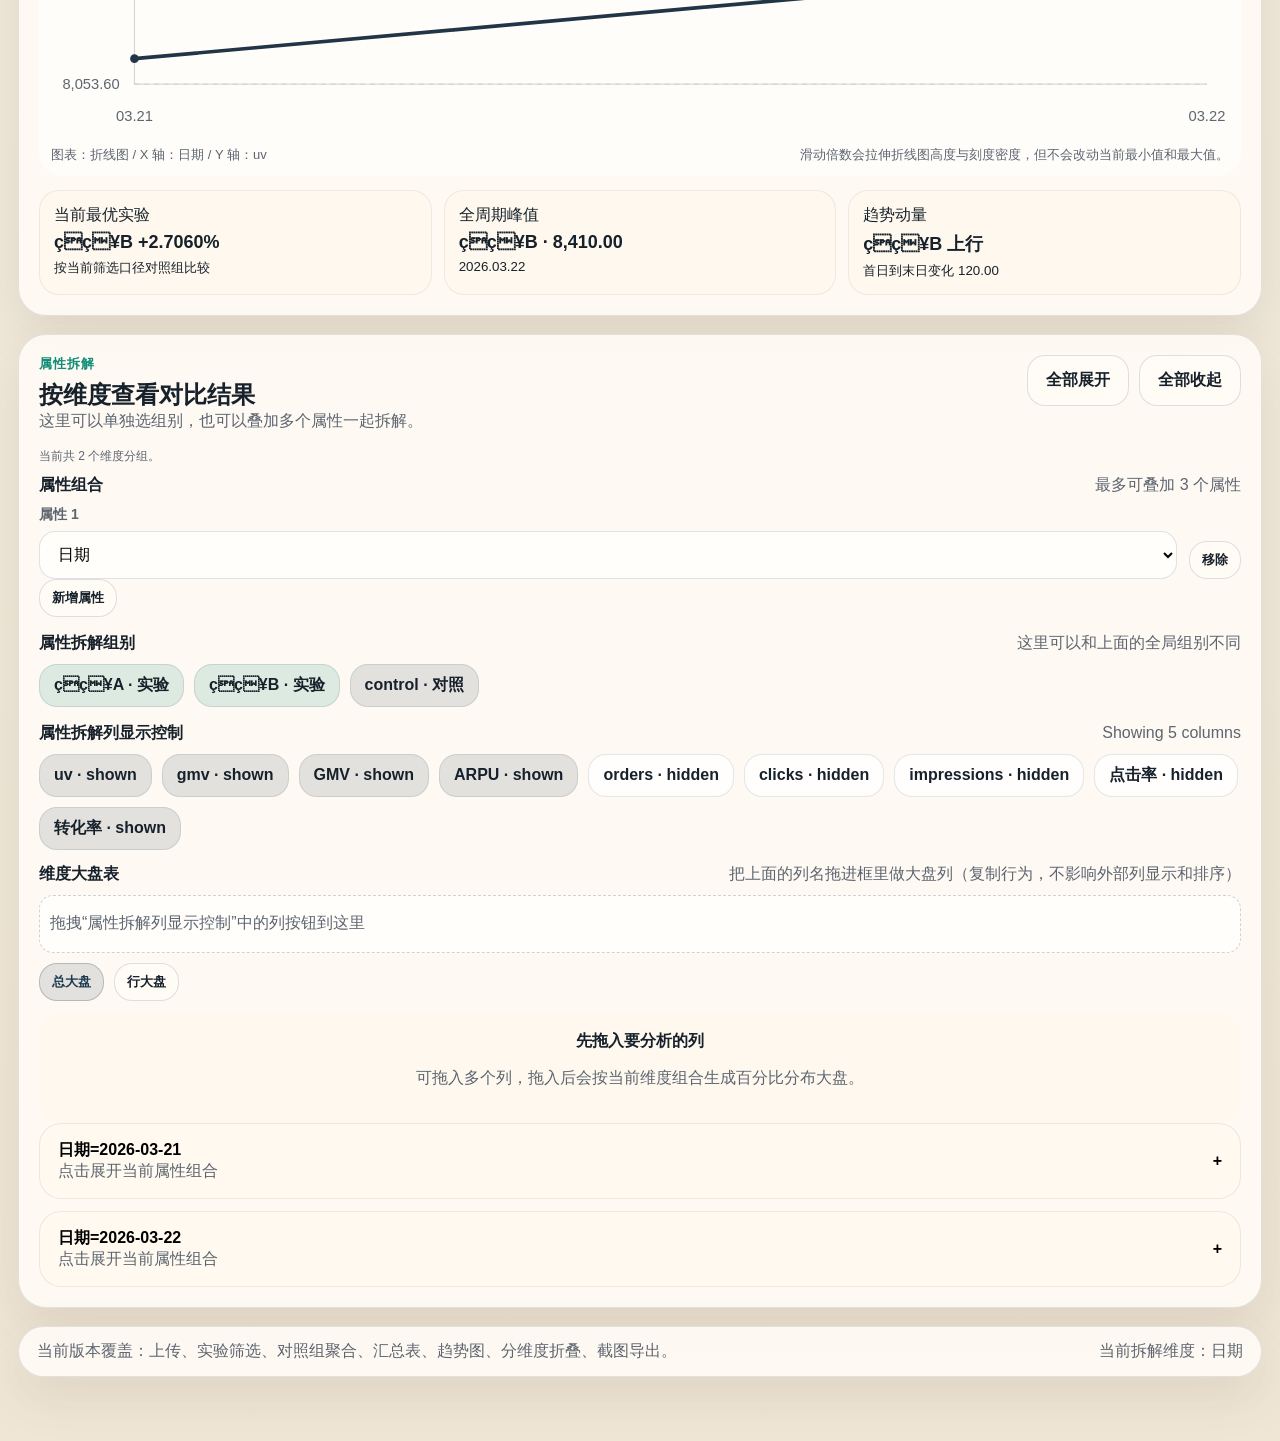
==== commit 55672dfb: "chore: bump asset version for large-dataset perf rollout" ====
--- a/ab-dashboard.html
+++ b/ab-dashboard.html
@@ -4,7 +4,7 @@
     <meta charset="UTF-8" />
     <meta name="viewport" content="width=device-width, initial-scale=1.0" />
     <title>AB 实验可视化看板</title>
-    <link rel="stylesheet" href="./ab-dashboard.css?v=20260403-mobile-open-fix" />
+    <link rel="stylesheet" href="./ab-dashboard.css?v=20260416-perf-large-dataset" />
   </head>
   <body>
     <div class="app" id="appRoot">
@@ -73,7 +73,7 @@
 
     <script>
       (function () {
-        const assetVersion = "20260403-mobile-open-fix";
+        const assetVersion = "20260416-perf-large-dataset";
         const scriptQueue = [
           ["./xlsx.full.min.js?v=" + assetVersion, "https://cdn.jsdelivr.net/npm/xlsx@0.18.5/dist/xlsx.full.min.js"],
           ["./html2canvas.min.js?v=" + assetVersion, "https://cdn.jsdelivr.net/npm/html2canvas@1.4.1/dist/html2canvas.min.js"],
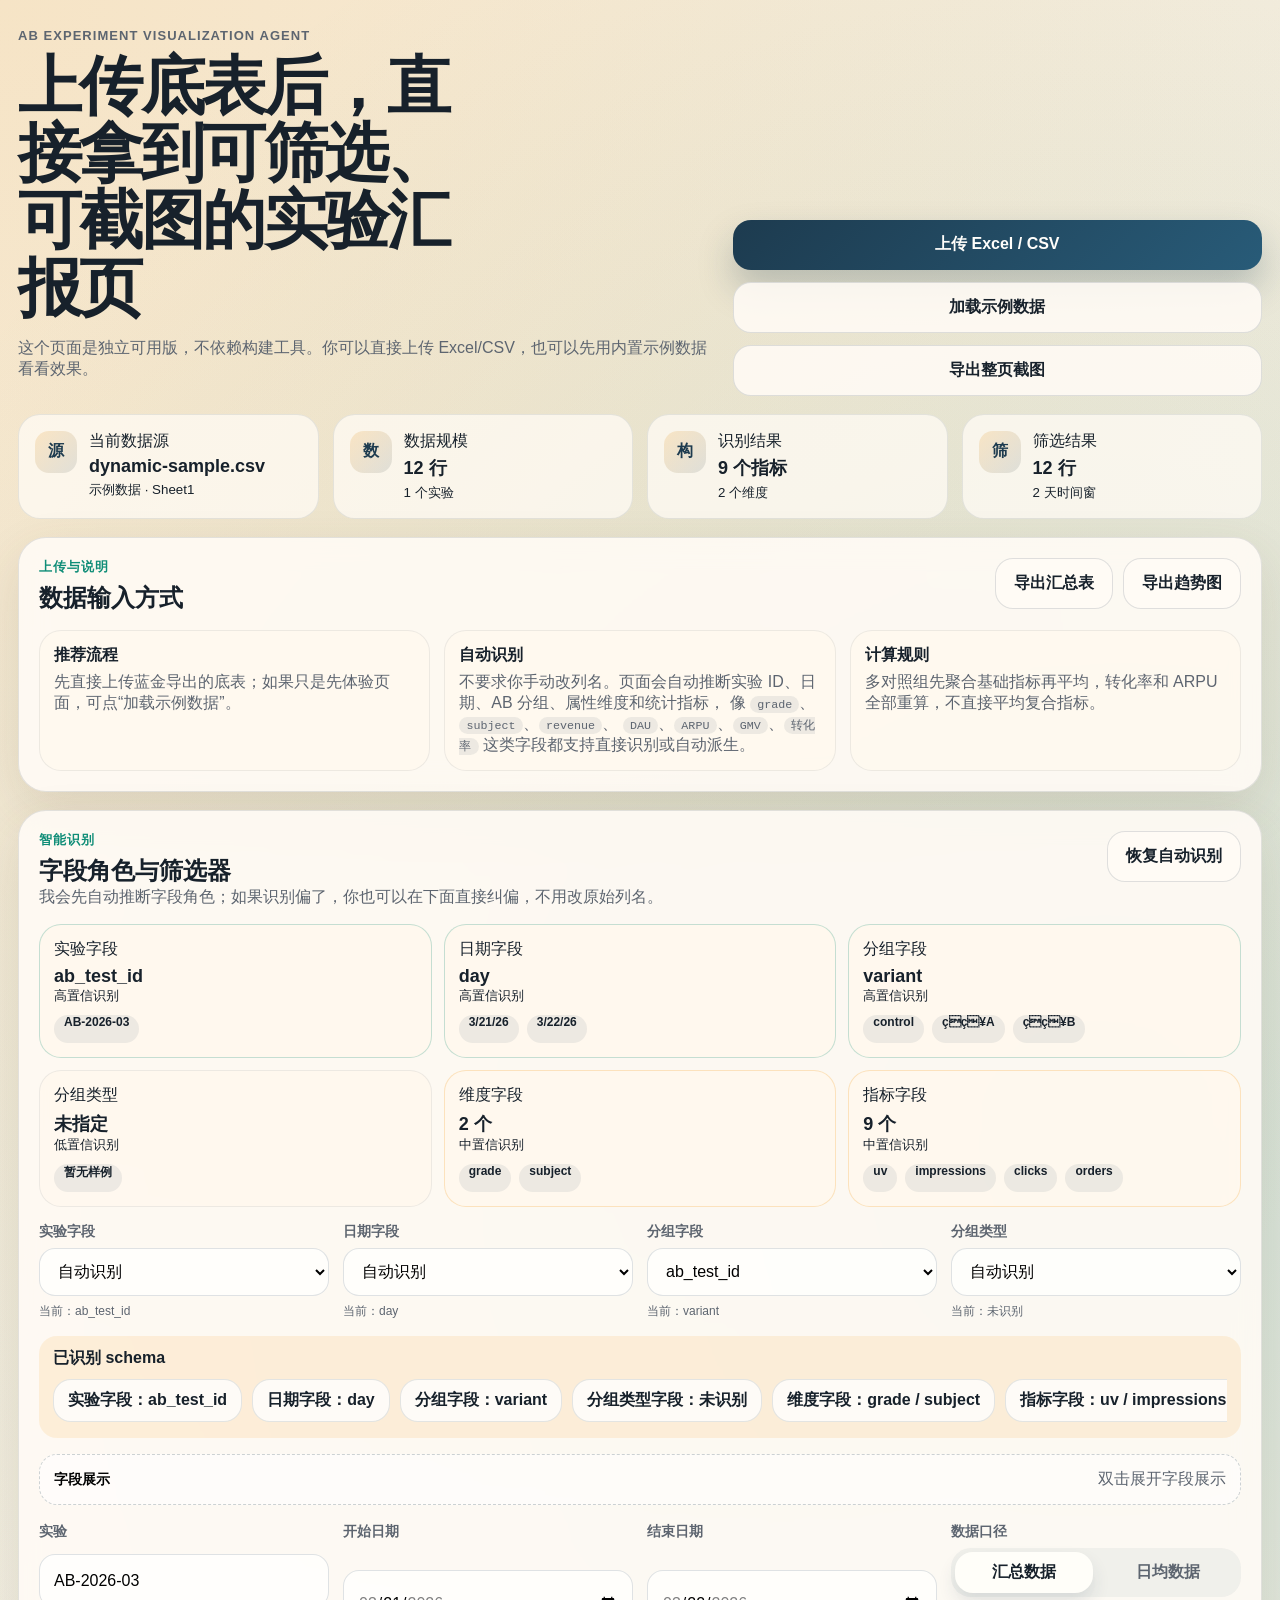
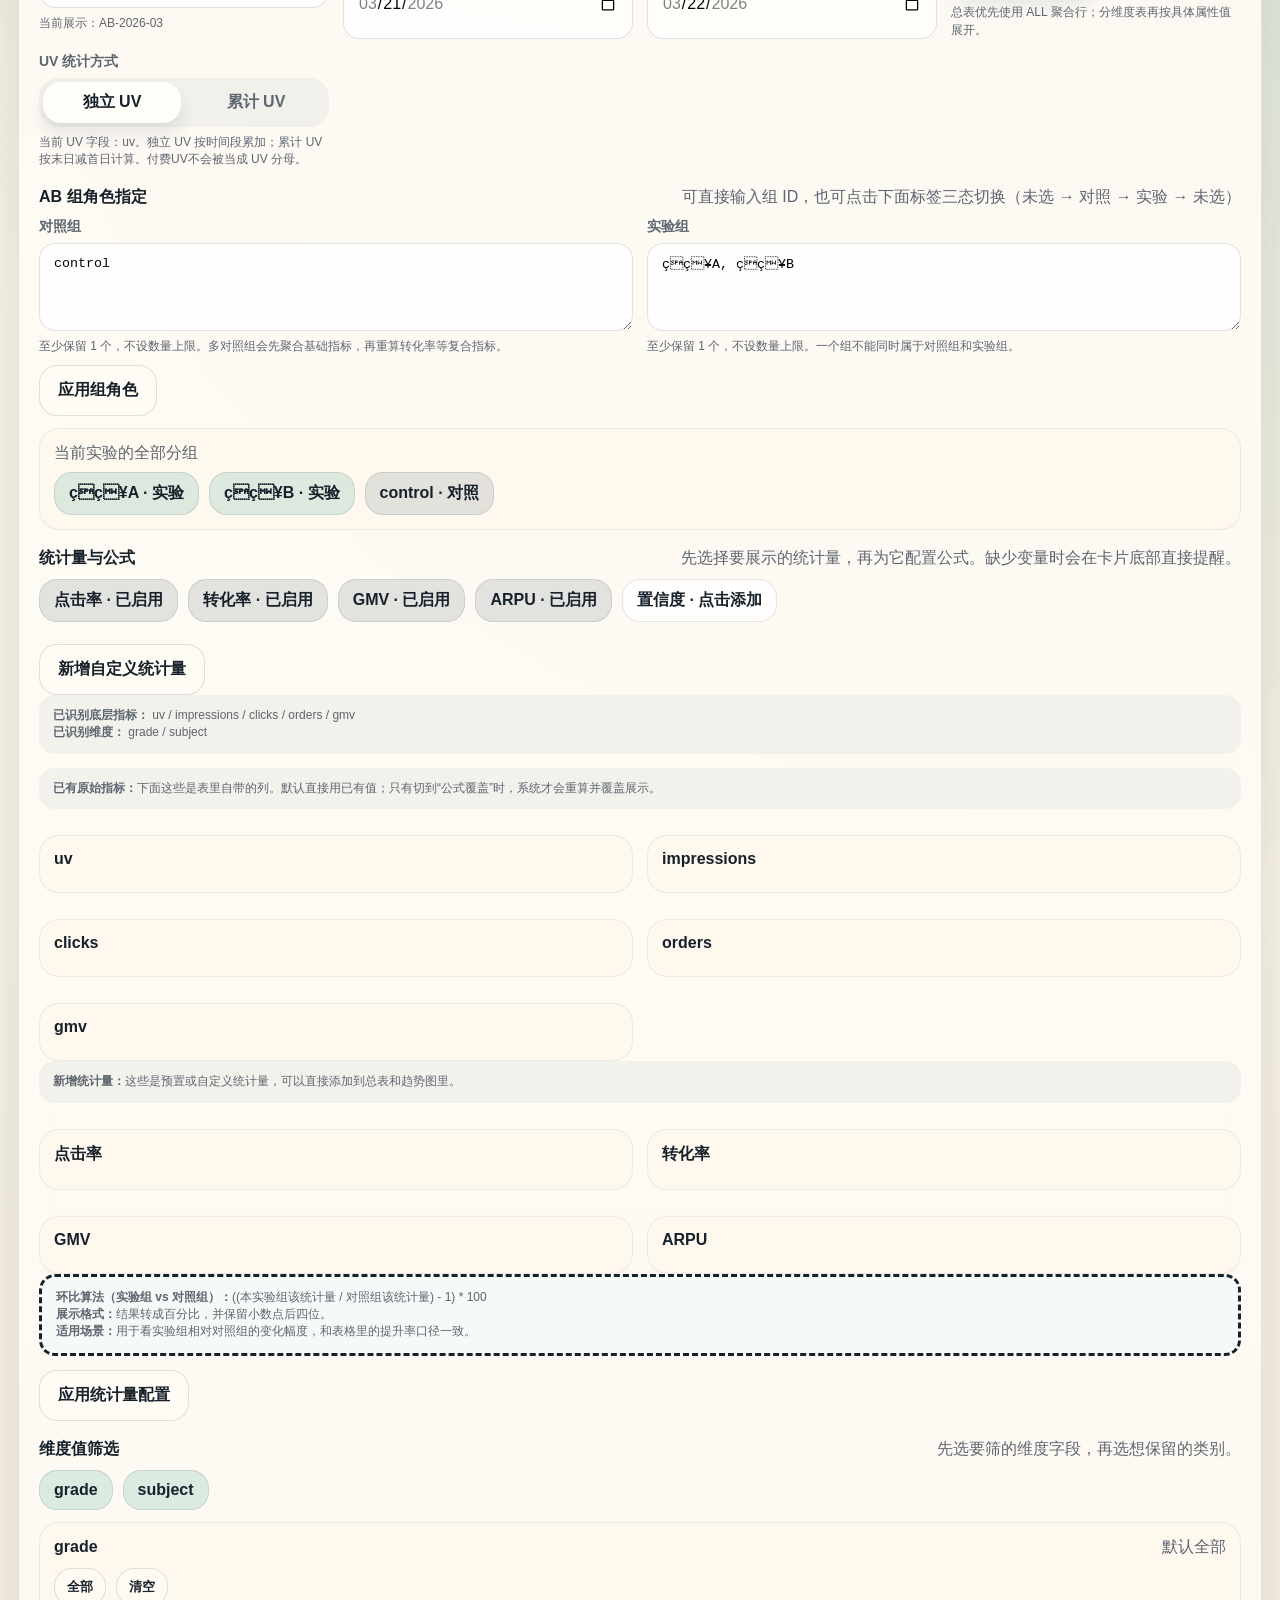
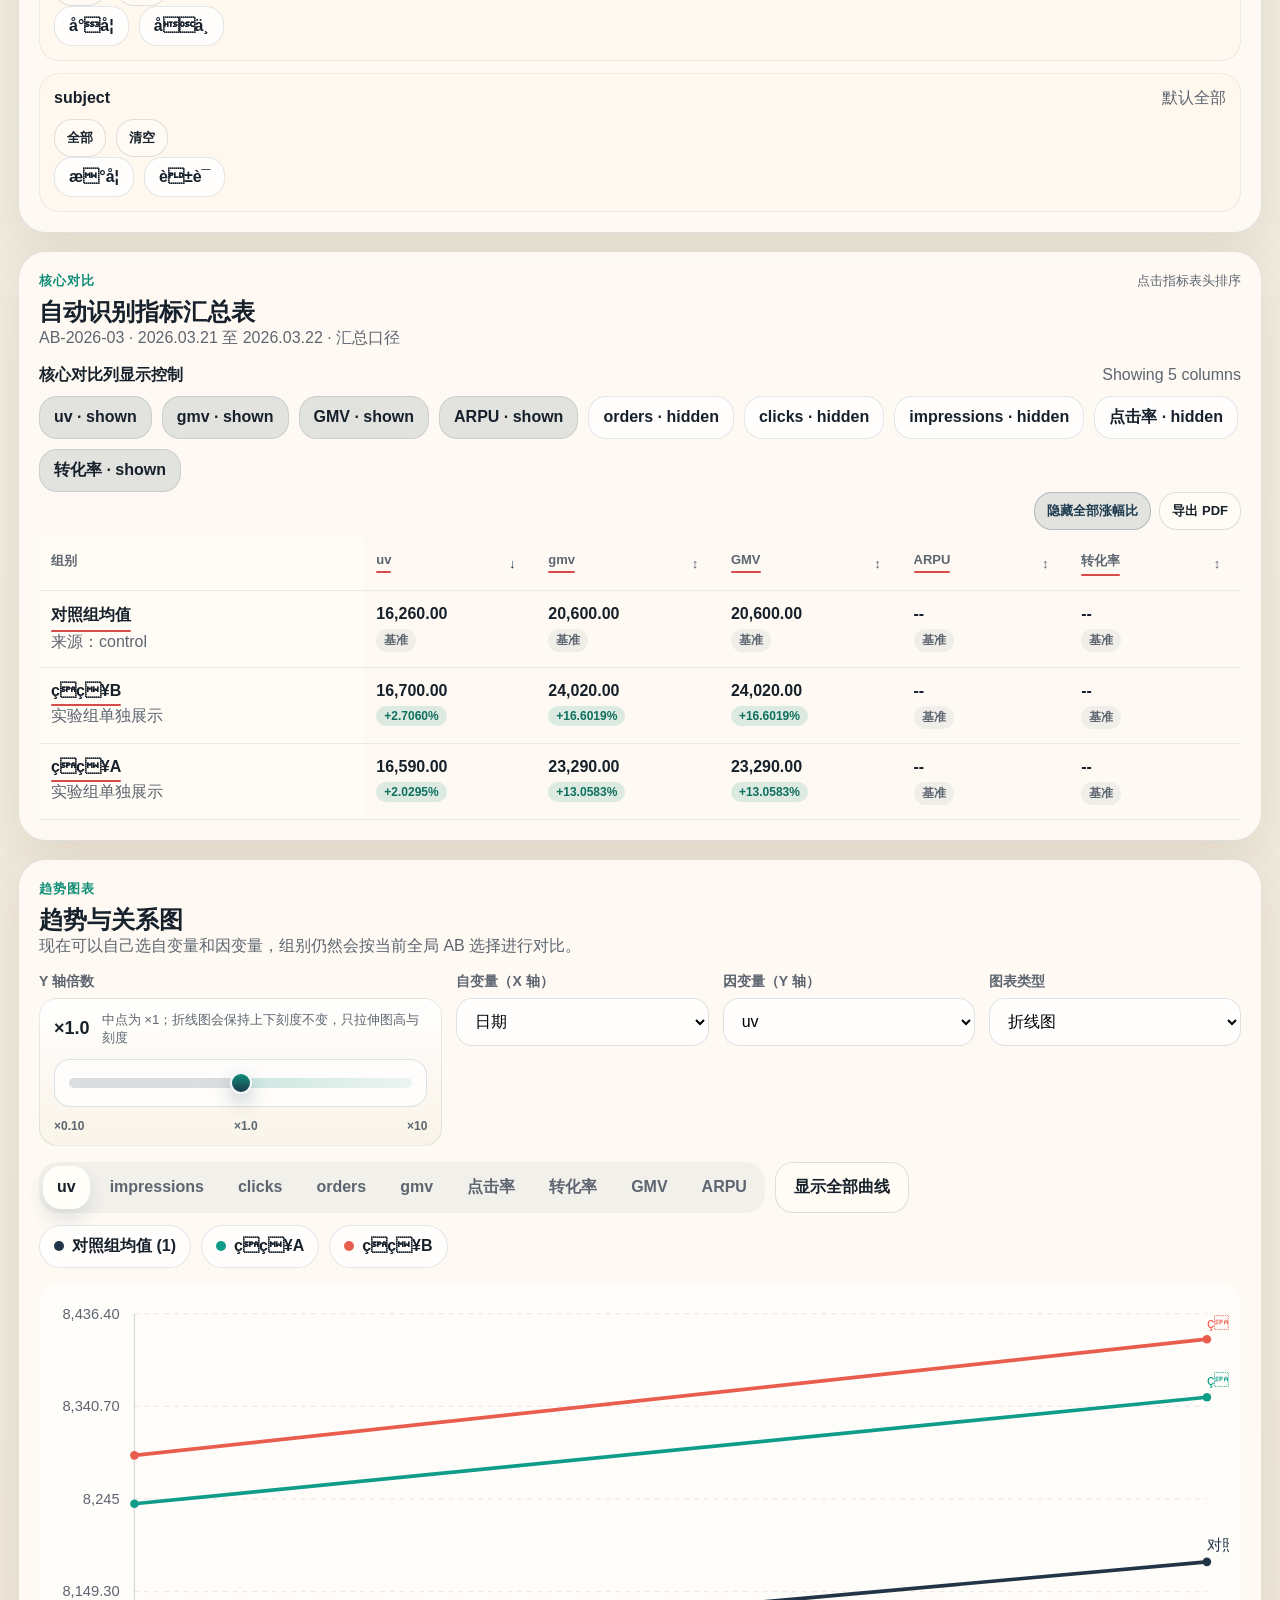
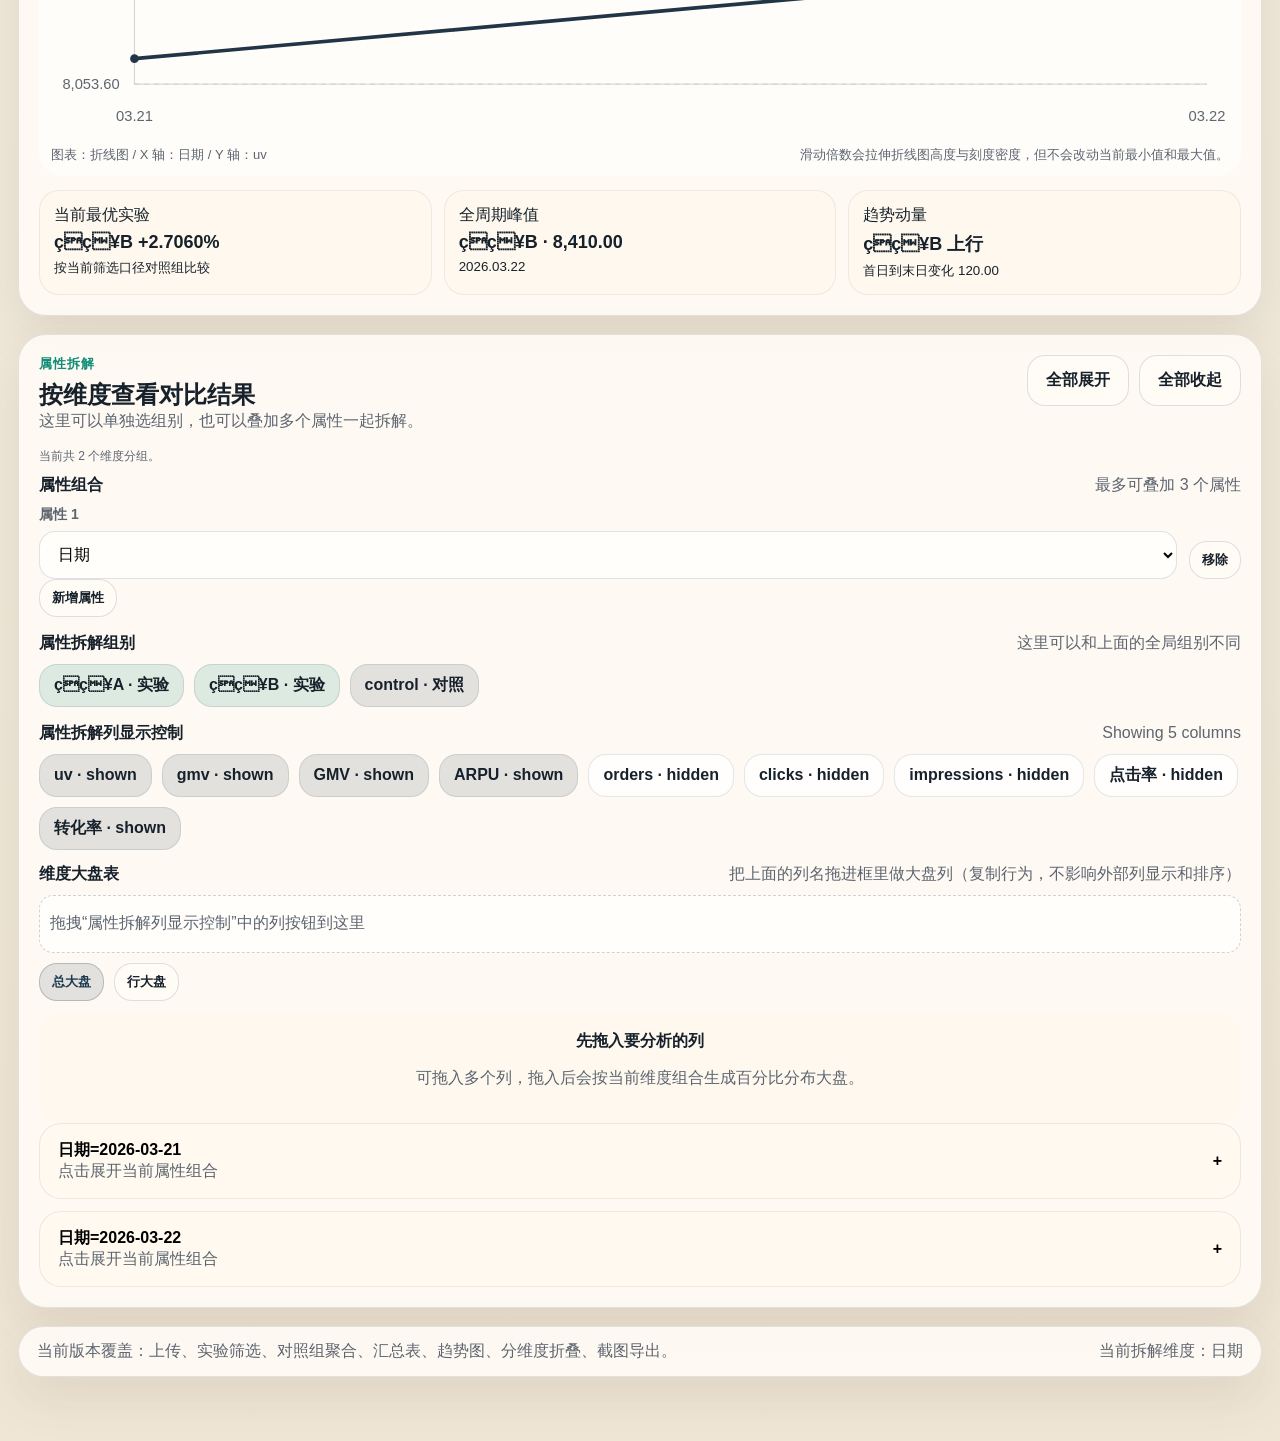
==== commit 56fcc819: "perf: make metric column visibility updates DOM-only" ====
--- a/ab-dashboard.html
+++ b/ab-dashboard.html
@@ -4,7 +4,7 @@
     <meta charset="UTF-8" />
     <meta name="viewport" content="width=device-width, initial-scale=1.0" />
     <title>AB 实验可视化看板</title>
-    <link rel="stylesheet" href="./ab-dashboard.css?v=20260416-perf-large-dataset" />
+    <link rel="stylesheet" href="./ab-dashboard.css?v=20260416-fast-column-toggle" />
   </head>
   <body>
     <div class="app" id="appRoot">
@@ -73,7 +73,7 @@
 
     <script>
       (function () {
-        const assetVersion = "20260416-perf-large-dataset";
+        const assetVersion = "20260416-fast-column-toggle";
         const scriptQueue = [
           ["./xlsx.full.min.js?v=" + assetVersion, "https://cdn.jsdelivr.net/npm/xlsx@0.18.5/dist/xlsx.full.min.js"],
           ["./html2canvas.min.js?v=" + assetVersion, "https://cdn.jsdelivr.net/npm/html2canvas@1.4.1/dist/html2canvas.min.js"],
--- a/ab-dashboard.css
+++ b/ab-dashboard.css
@@ -862,6 +862,10 @@
   font-weight: 800;
 }
 
+.metric-col-hidden {
+  display: none !important;
+}
+
 .lift {
   display: inline-flex;
   margin-top: 6px;
